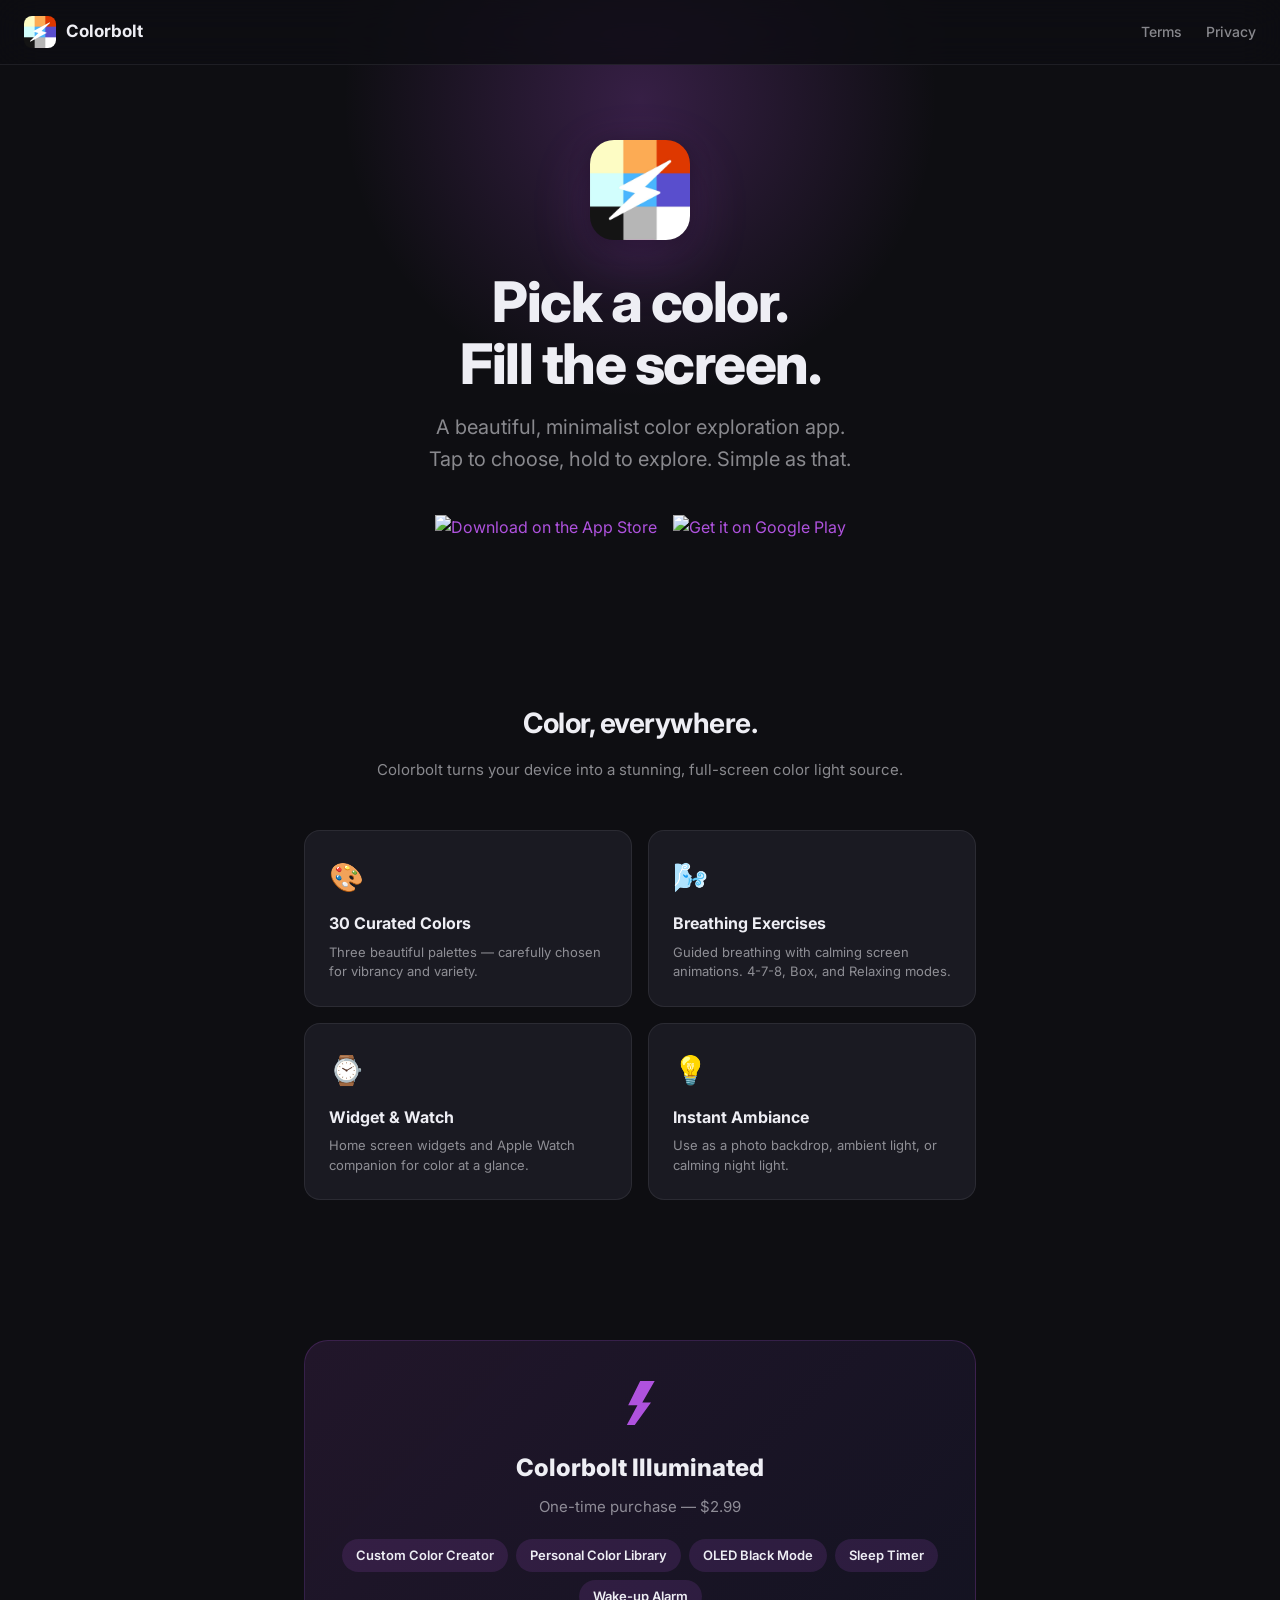
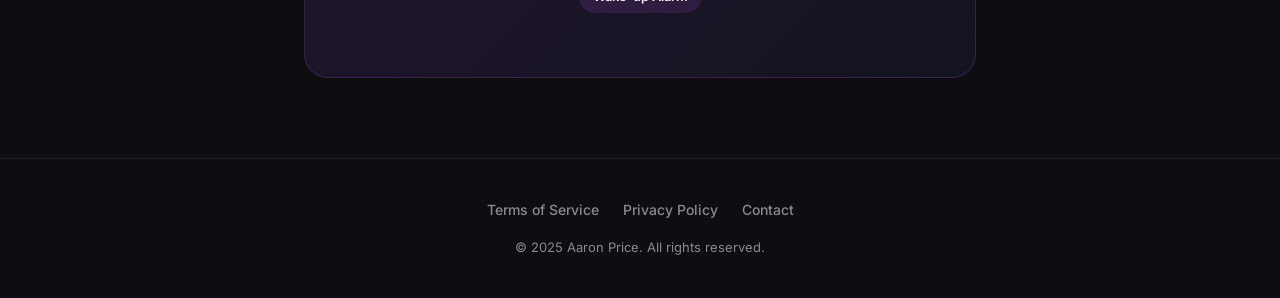
==== index.html @ a5486f66 "feat: initial colorbolt.net landing page, terms, and privacy" ====
<!DOCTYPE html>
<html lang="en">
<head>
  <meta charset="UTF-8" />
  <meta name="viewport" content="width=device-width, initial-scale=1.0" />
  <title>Colorbolt — Pick a color. Fill the screen.</title>
  <meta name="description" content="Colorbolt is a beautiful, minimalist color exploration app. Pick any color, fill your entire screen. Available on iOS and Android." />
  <meta property="og:title" content="Colorbolt" />
  <meta property="og:description" content="Pick a color. Fill the screen. A beautiful color exploration app." />
  <meta property="og:type" content="website" />
  <meta property="og:image" content="/public/icon-512.png" />
  <meta property="og:url" content="https://colorbolt.net" />
  <link rel="icon" type="image/png" href="/public/favicon.png" />
  <link rel="apple-touch-icon" href="/public/icon-512.png" />
  <link rel="stylesheet" href="style.css" />
</head>
<body>

  <!-- ── Navbar ──────────────────────────────────── -->
  <nav class="navbar">
    <a href="/" class="nav-brand">
      <img src="/public/icon-512.png" alt="Colorbolt icon" />
      Colorbolt
    </a>
    <ul class="nav-links">
      <li><a href="/terms">Terms</a></li>
      <li><a href="/privacy">Privacy</a></li>
    </ul>
  </nav>

  <!-- ── Hero ────────────────────────────────────── -->
  <section class="hero">
    <img src="/public/icon-512.png" alt="Colorbolt app icon" class="hero-icon" />
    <h1>Pick a color.<br>Fill the screen.</h1>
    <p class="hero-tagline">A beautiful, minimalist color exploration app. Tap to choose, hold to explore. Simple as that.</p>
    <div class="hero-badges">
      <a href="https://apps.apple.com/app/colorbolt/id1467370798" class="badge-link" aria-label="Download on the App Store">
        <img src="https://developer.apple.com/assets/elements/badges/download-on-the-app-store.svg" alt="Download on the App Store" />
      </a>
      <a href="https://play.google.com/store/apps/details?id=com.AaronPrice.Colorbolt" class="badge-link" aria-label="Get it on Google Play">
        <img src="https://upload.wikimedia.org/wikipedia/commons/7/78/Google_Play_Store_badge_EN.svg" alt="Get it on Google Play" />
      </a>
    </div>
  </section>

  <!-- ── Features ────────────────────────────────── -->
  <section class="features">
    <h2>Color, everywhere.</h2>
    <p class="features-sub">Colorbolt turns your device into a stunning, full-screen color light source.</p>
    <div class="features-grid">
      <div class="feature-card">
        <span class="feature-emoji">🎨</span>
        <h3>30 Curated Colors</h3>
        <p>Three beautiful palettes — carefully chosen for vibrancy and variety.</p>
      </div>
      <div class="feature-card">
        <span class="feature-emoji">🌬️</span>
        <h3>Breathing Exercises</h3>
        <p>Guided breathing with calming screen animations. 4-7-8, Box, and Relaxing modes.</p>
      </div>
      <div class="feature-card">
        <span class="feature-emoji">⌚</span>
        <h3>Widget & Watch</h3>
        <p>Home screen widgets and Apple Watch companion for color at a glance.</p>
      </div>
      <div class="feature-card">
        <span class="feature-emoji">💡</span>
        <h3>Instant Ambiance</h3>
        <p>Use as a photo backdrop, ambient light, or calming night light.</p>
      </div>
    </div>
  </section>

  <!-- ── Illuminated Section ─────────────────────── -->
  <section class="illuminated-section">
    <div class="illuminated-card">
      <svg class="bolt-icon" xmlns="http://www.w3.org/2000/svg" viewBox="0 0 4096 4096" fill="currentColor">
        <g transform="translate(2048 2048)">
          <path d="M213.886,-57.071 L1461.67,-2211.98 L99.7815,-2211.98 L-1099.21,198.87 L-237.246,198.87 L-1283.96,2153.37 L-567.11,2153.37 L1024.32,-57.071 L213.886,-57.071 Z" />
        </g>
      </svg>
      <h2>Colorbolt Illuminated</h2>
      <p class="price">One-time purchase — $2.99</p>
      <ul class="illuminated-features">
        <li>Custom Color Creator</li>
        <li>Personal Color Library</li>
        <li>OLED Black Mode</li>
        <li>Sleep Timer</li>
        <li>Wake-up Alarm</li>
      </ul>
    </div>
  </section>

  <!-- ── Footer ──────────────────────────────────── -->
  <footer class="footer">
    <div class="footer-links">
      <a href="/terms">Terms of Service</a>
      <a href="/privacy">Privacy Policy</a>
      <a href="mailto:hello@colorbolt.net">Contact</a>
    </div>
    <p class="footer-copy">&copy; 2025 Aaron Price. All rights reserved.</p>
  </footer>

</body>
</html>
---- style.css ----
/* ── Colorbolt Website — Design System ────────────── */

@import url('https://fonts.googleapis.com/css2?family=Inter:wght@400;500;600;700;800&display=swap');

*, *::before, *::after { margin: 0; padding: 0; box-sizing: border-box; }

:root {
  --bg: #0e0e12;
  --bg-surface: #1a1a22;
  --bg-card: #22222e;
  --text: #eeeef4;
  --text-muted: rgba(238, 238, 244, 0.55);
  --accent: #af52de;
  --accent-glow: rgba(175, 82, 222, 0.25);
  --border: rgba(238, 238, 244, 0.08);
  --radius: 16px;
  --max-w: 720px;
}

html { scroll-behavior: smooth; }

body {
  font-family: 'Inter', -apple-system, BlinkMacSystemFont, sans-serif;
  background: var(--bg);
  color: var(--text);
  line-height: 1.6;
  -webkit-font-smoothing: antialiased;
  -moz-osx-font-smoothing: grayscale;
}

a { color: var(--accent); text-decoration: none; transition: opacity 0.2s; }
a:hover { opacity: 0.8; }

/* ── Navbar ──────────────────────────────────────────── */

.navbar {
  position: fixed;
  top: 0; left: 0; right: 0;
  z-index: 100;
  display: flex;
  align-items: center;
  justify-content: space-between;
  padding: 16px 24px;
  background: rgba(14, 14, 18, 0.85);
  backdrop-filter: blur(20px) saturate(180%);
  -webkit-backdrop-filter: blur(20px) saturate(180%);
  border-bottom: 1px solid var(--border);
}

.nav-brand {
  display: flex;
  align-items: center;
  gap: 10px;
  font-weight: 700;
  font-size: 17px;
  color: var(--text);
  text-decoration: none;
}

.nav-brand img {
  width: 32px;
  height: 32px;
  border-radius: 8px;
}

.nav-links {
  display: flex;
  gap: 24px;
  list-style: none;
}

.nav-links a {
  color: var(--text-muted);
  font-size: 14px;
  font-weight: 500;
  transition: color 0.2s;
}

.nav-links a:hover { color: var(--text); opacity: 1; }

/* ── Hero ────────────────────────────────────────────── */

.hero {
  display: flex;
  flex-direction: column;
  align-items: center;
  text-align: center;
  padding: 140px 24px 80px;
  position: relative;
  overflow: hidden;
}

.hero::before {
  content: '';
  position: absolute;
  top: -200px;
  left: 50%;
  transform: translateX(-50%);
  width: 600px;
  height: 600px;
  background: radial-gradient(circle, var(--accent-glow) 0%, transparent 70%);
  pointer-events: none;
  z-index: 0;
}

.hero-icon {
  width: 100px;
  height: 100px;
  border-radius: 24px;
  box-shadow: 0 20px 60px rgba(175, 82, 222, 0.2), 0 4px 20px rgba(0,0,0,0.4);
  position: relative;
  z-index: 1;
  margin-bottom: 32px;
}

.hero h1 {
  font-size: clamp(36px, 7vw, 56px);
  font-weight: 800;
  letter-spacing: -1.5px;
  line-height: 1.1;
  position: relative;
  z-index: 1;
  margin-bottom: 16px;
}

.hero-tagline {
  font-size: clamp(17px, 3vw, 20px);
  color: var(--text-muted);
  max-width: 440px;
  position: relative;
  z-index: 1;
  margin-bottom: 40px;
}

.hero-badges {
  display: flex;
  gap: 16px;
  flex-wrap: wrap;
  justify-content: center;
  position: relative;
  z-index: 1;
}

.badge-link img {
  height: 48px;
  transition: transform 0.2s ease;
}

.badge-link:hover img { transform: translateY(-2px); }

/* ── Features Section ────────────────────────────────── */

.features {
  padding: 80px 24px;
  max-width: var(--max-w);
  margin: 0 auto;
}

.features h2 {
  text-align: center;
  font-size: 28px;
  font-weight: 700;
  letter-spacing: -0.5px;
  margin-bottom: 12px;
}

.features-sub {
  text-align: center;
  color: var(--text-muted);
  font-size: 15px;
  margin-bottom: 48px;
}

.features-grid {
  display: grid;
  grid-template-columns: 1fr 1fr;
  gap: 16px;
}

.feature-card {
  background: var(--bg-surface);
  border: 1px solid var(--border);
  border-radius: var(--radius);
  padding: 24px;
  transition: border-color 0.3s, transform 0.3s;
}

.feature-card:hover {
  border-color: rgba(175, 82, 222, 0.3);
  transform: translateY(-2px);
}

.feature-emoji {
  font-size: 28px;
  margin-bottom: 12px;
  display: block;
}

.feature-card h3 {
  font-size: 16px;
  font-weight: 700;
  margin-bottom: 6px;
}

.feature-card p {
  font-size: 13px;
  color: var(--text-muted);
  line-height: 1.5;
}

/* ── Illuminated CTA ─────────────────────────────────── */

.illuminated-section {
  padding: 60px 24px 80px;
  max-width: var(--max-w);
  margin: 0 auto;
}

.illuminated-card {
  background: linear-gradient(135deg, rgba(175, 82, 222, 0.12) 0%, rgba(88, 86, 214, 0.08) 100%);
  border: 1px solid rgba(175, 82, 222, 0.2);
  border-radius: 24px;
  padding: 40px 32px;
  text-align: center;
}

.illuminated-card .bolt-icon {
  width: 44px;
  height: 44px;
  color: var(--accent);
  margin-bottom: 16px;
}

.illuminated-card h2 {
  font-size: 24px;
  font-weight: 800;
  margin-bottom: 8px;
}

.illuminated-card .price {
  color: var(--text-muted);
  font-size: 15px;
  margin-bottom: 20px;
}

.illuminated-features {
  list-style: none;
  display: flex;
  flex-wrap: wrap;
  gap: 8px;
  justify-content: center;
  margin-bottom: 24px;
}

.illuminated-features li {
  background: rgba(175, 82, 222, 0.15);
  border-radius: 20px;
  padding: 6px 14px;
  font-size: 13px;
  font-weight: 600;
}

/* ── Footer ──────────────────────────────────────────── */

.footer {
  border-top: 1px solid var(--border);
  padding: 40px 24px;
  text-align: center;
}

.footer-links {
  display: flex;
  gap: 24px;
  justify-content: center;
  margin-bottom: 16px;
}

.footer-links a {
  color: var(--text-muted);
  font-size: 14px;
  font-weight: 500;
}

.footer-links a:hover { color: var(--text); }

.footer-copy {
  font-size: 13px;
  color: var(--text-muted);
}

/* ── Legal Pages ─────────────────────────────────────── */

.legal {
  max-width: var(--max-w);
  margin: 0 auto;
  padding: 120px 24px 80px;
}

.legal h1 {
  font-size: 32px;
  font-weight: 800;
  letter-spacing: -0.5px;
  margin-bottom: 8px;
}

.legal .last-updated {
  color: var(--text-muted);
  font-size: 14px;
  margin-bottom: 40px;
}

.legal h2 {
  font-size: 20px;
  font-weight: 700;
  margin-top: 40px;
  margin-bottom: 12px;
}

.legal p {
  color: rgba(238, 238, 244, 0.8);
  font-size: 15px;
  margin-bottom: 16px;
}

.legal ul {
  color: rgba(238, 238, 244, 0.8);
  font-size: 15px;
  margin-bottom: 16px;
  padding-left: 24px;
}

.legal li { margin-bottom: 8px; }

.legal a { color: var(--accent); }

/* ── Responsive ──────────────────────────────────────── */

@media (max-width: 600px) {
  .features-grid { grid-template-columns: 1fr; }
  .nav-links { gap: 16px; }
  .nav-links a { font-size: 13px; }
  .illuminated-card { padding: 28px 20px; }
}
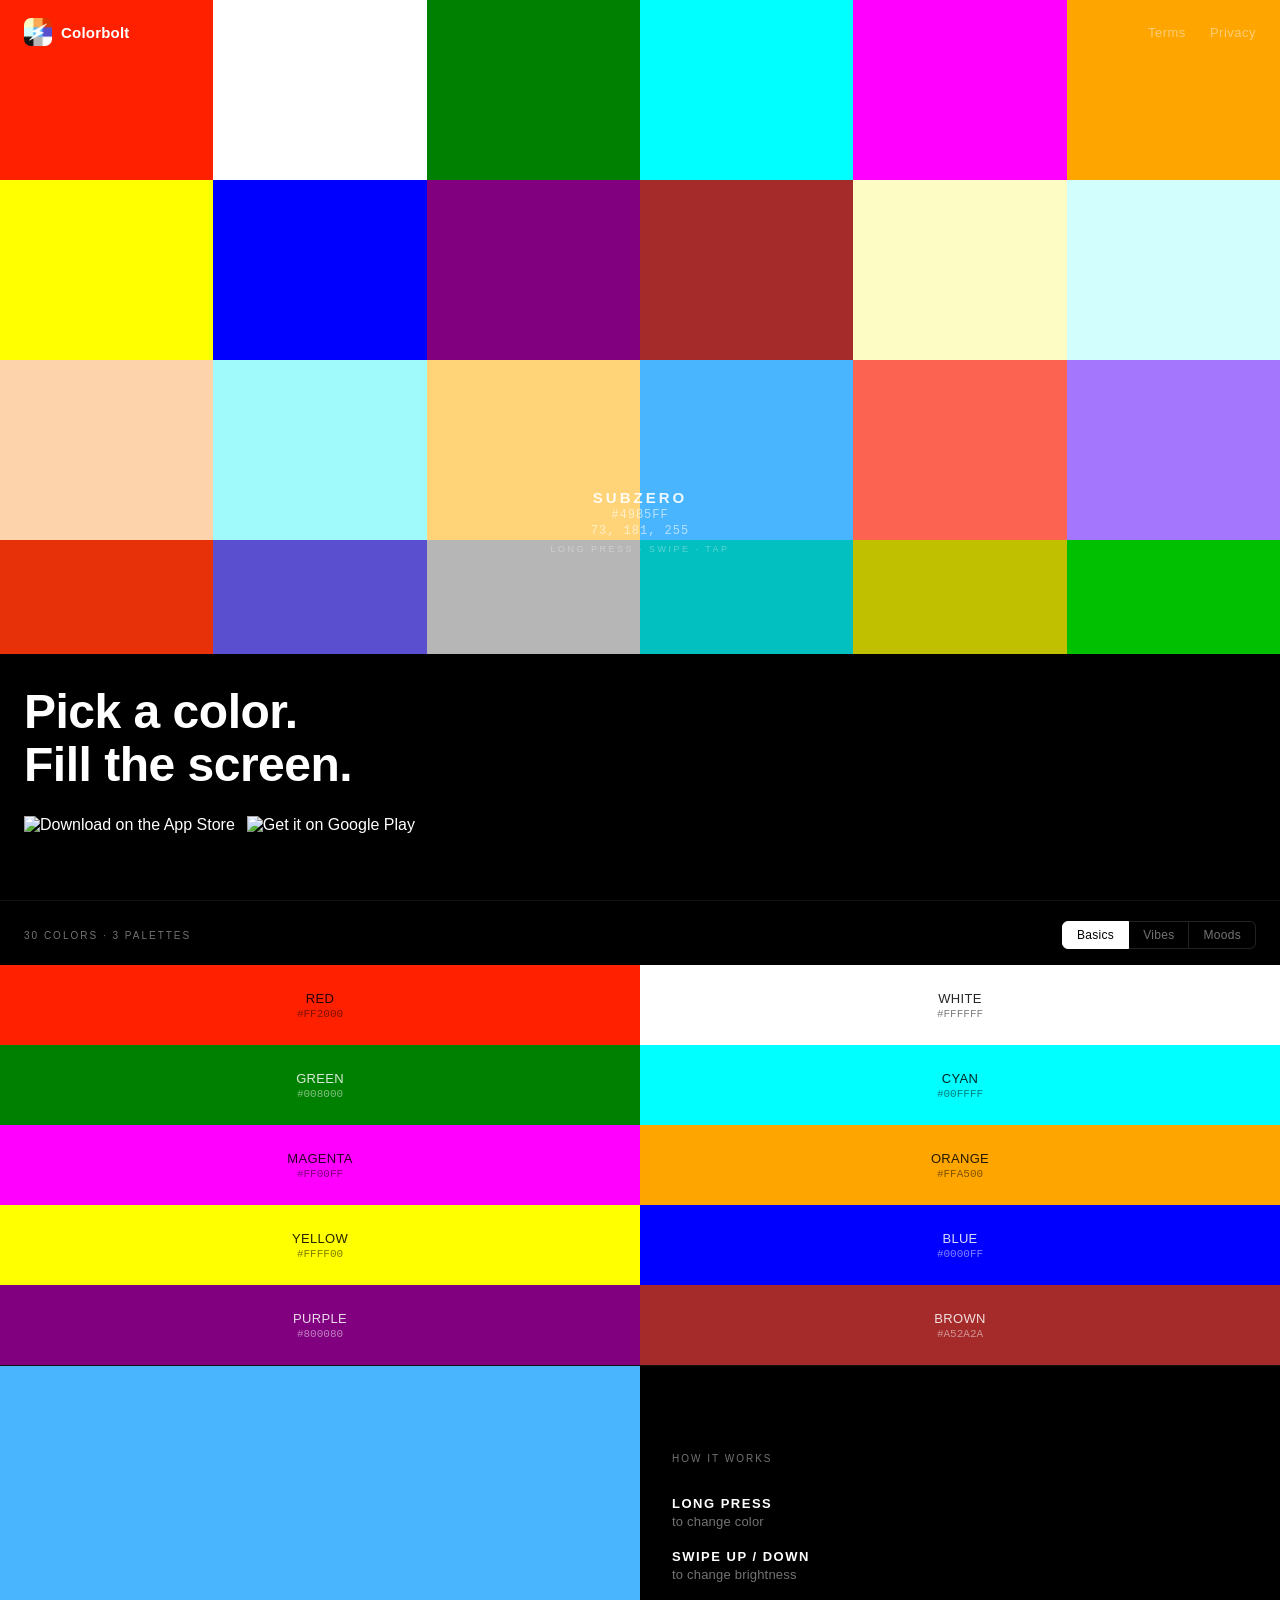
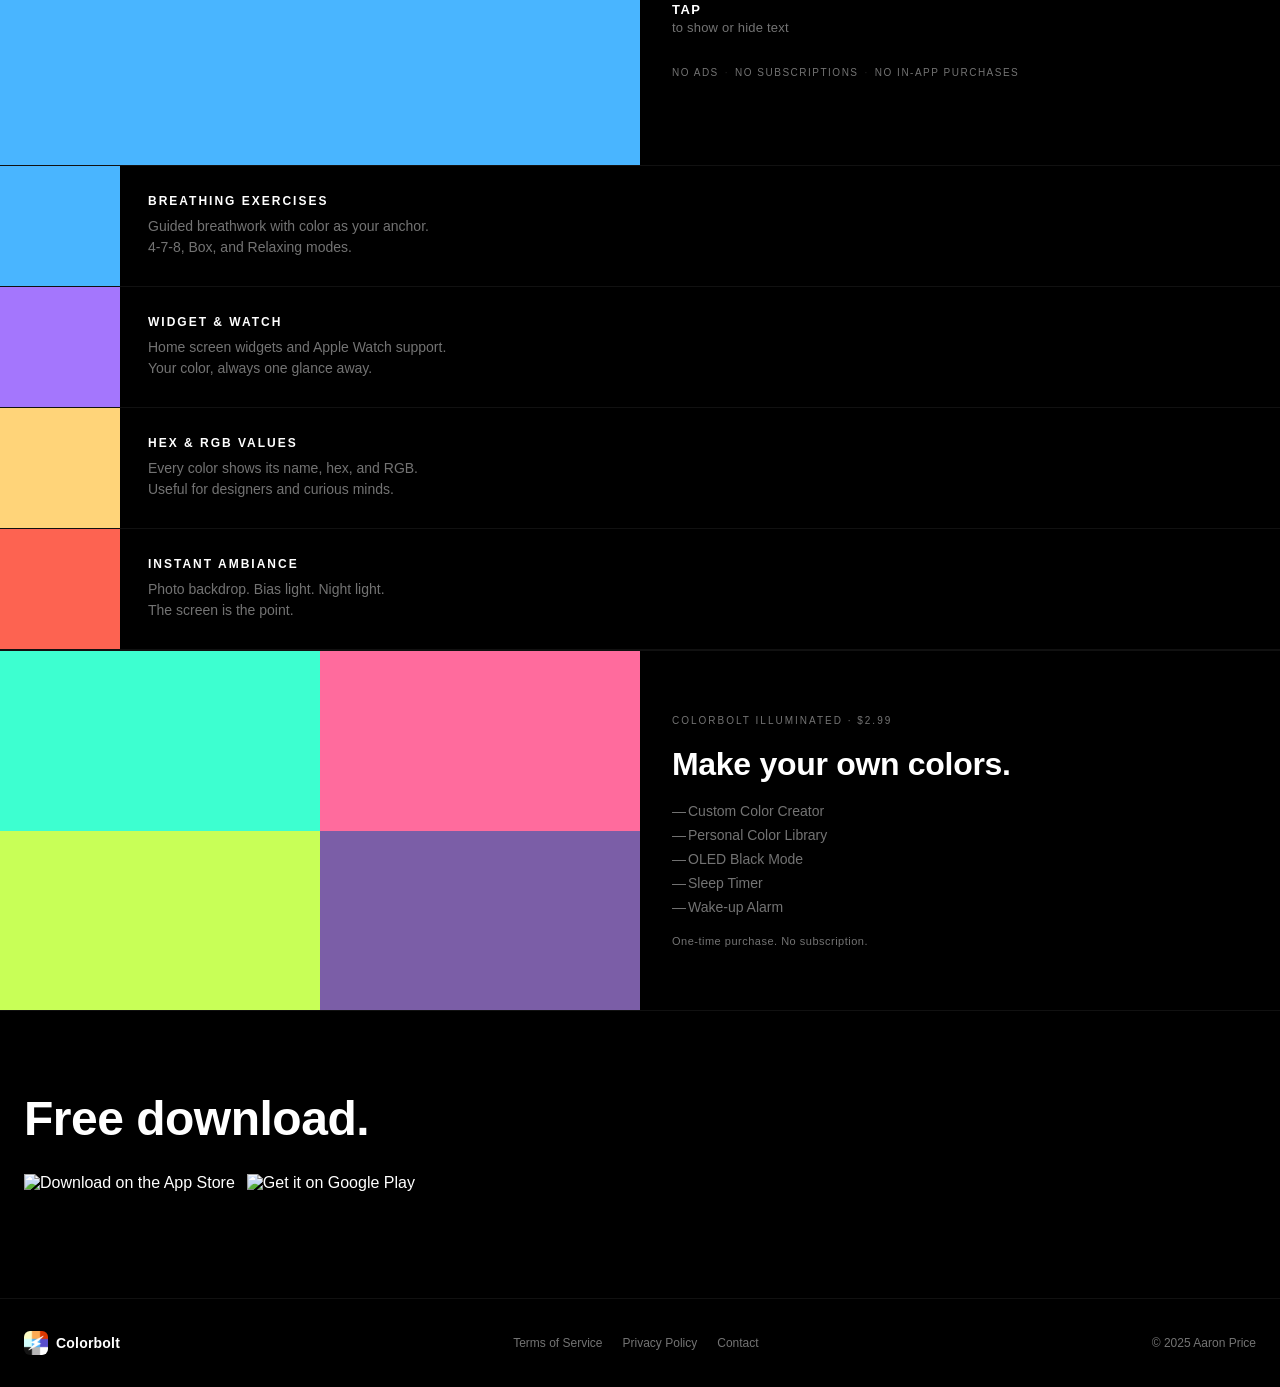
==== commit 9a1c70d5: "redesign: on-brand site — solid color blocks, helvetica, no decoration" ====
--- a/index.html
+++ b/index.html
@@ -4,9 +4,9 @@
   <meta charset="UTF-8" />
   <meta name="viewport" content="width=device-width, initial-scale=1.0" />
   <title>Colorbolt — Pick a color. Fill the screen.</title>
-  <meta name="description" content="Colorbolt is a beautiful, minimalist color exploration app. Pick any color, fill your entire screen. Available on iOS and Android." />
-  <meta property="og:title" content="Colorbolt" />
-  <meta property="og:description" content="Pick a color. Fill the screen. A beautiful color exploration app." />
+  <meta name="description" content="Colorbolt is a minimalist color exploration app. 30 curated colors, breathing exercises, home screen widgets. Free on iOS and Android." />
+  <meta property="og:title" content="Colorbolt — Pick a color. Fill the screen." />
+  <meta property="og:description" content="30 curated colors. Free on iOS and Android." />
   <meta property="og:type" content="website" />
   <meta property="og:image" content="/public/icon-512.png" />
   <meta property="og:url" content="https://colorbolt.net" />
@@ -16,90 +16,272 @@
 </head>
 <body>
 
-  <!-- ── Navbar ──────────────────────────────────── -->
-  <nav class="navbar">
+  <!-- ── Nav ─────────────────────────────────────── -->
+  <nav class="nav" id="nav">
     <a href="/" class="nav-brand">
-      <img src="/public/icon-512.png" alt="Colorbolt icon" />
+      <img src="/public/icon-512.png" alt="Colorbolt" />
       Colorbolt
     </a>
-    <ul class="nav-links">
-      <li><a href="/terms">Terms</a></li>
-      <li><a href="/privacy">Privacy</a></li>
-    </ul>
+    <div class="nav-links">
+      <a href="/terms">Terms</a>
+      <a href="/privacy">Privacy</a>
+    </div>
   </nav>
 
-  <!-- ── Hero ────────────────────────────────────── -->
+  <!-- ── Hero: full-bleed color grid ──────────────── -->
   <section class="hero">
-    <img src="/public/icon-512.png" alt="Colorbolt app icon" class="hero-icon" />
-    <h1>Pick a color.<br>Fill the screen.</h1>
-    <p class="hero-tagline">A beautiful, minimalist color exploration app. Tap to choose, hold to explore. Simple as that.</p>
-    <div class="hero-badges">
-      <a href="https://apps.apple.com/app/colorbolt/id1467370798" class="badge-link" aria-label="Download on the App Store">
-        <img src="https://developer.apple.com/assets/elements/badges/download-on-the-app-store.svg" alt="Download on the App Store" />
-      </a>
-      <a href="https://play.google.com/store/apps/details?id=com.AaronPrice.Colorbolt" class="badge-link" aria-label="Get it on Google Play">
-        <img src="https://upload.wikimedia.org/wikipedia/commons/7/78/Google_Play_Store_badge_EN.svg" alt="Get it on Google Play" />
-      </a>
-    </div>
-  </section>
-
-  <!-- ── Features ────────────────────────────────── -->
-  <section class="features">
-    <h2>Color, everywhere.</h2>
-    <p class="features-sub">Colorbolt turns your device into a stunning, full-screen color light source.</p>
-    <div class="features-grid">
-      <div class="feature-card">
-        <span class="feature-emoji">🎨</span>
-        <h3>30 Curated Colors</h3>
-        <p>Three beautiful palettes — carefully chosen for vibrancy and variety.</p>
-      </div>
-      <div class="feature-card">
-        <span class="feature-emoji">🌬️</span>
-        <h3>Breathing Exercises</h3>
-        <p>Guided breathing with calming screen animations. 4-7-8, Box, and Relaxing modes.</p>
-      </div>
-      <div class="feature-card">
-        <span class="feature-emoji">⌚</span>
-        <h3>Widget & Watch</h3>
-        <p>Home screen widgets and Apple Watch companion for color at a glance.</p>
-      </div>
-      <div class="feature-card">
-        <span class="feature-emoji">💡</span>
-        <h3>Instant Ambiance</h3>
-        <p>Use as a photo backdrop, ambient light, or calming night light.</p>
-      </div>
-    </div>
-  </section>
-
-  <!-- ── Illuminated Section ─────────────────────── -->
-  <section class="illuminated-section">
-    <div class="illuminated-card">
-      <svg class="bolt-icon" xmlns="http://www.w3.org/2000/svg" viewBox="0 0 4096 4096" fill="currentColor">
-        <g transform="translate(2048 2048)">
-          <path d="M213.886,-57.071 L1461.67,-2211.98 L99.7815,-2211.98 L-1099.21,198.87 L-237.246,198.87 L-1283.96,2153.37 L-567.11,2153.37 L1024.32,-57.071 L213.886,-57.071 Z" />
-        </g>
-      </svg>
-      <h2>Colorbolt Illuminated</h2>
-      <p class="price">One-time purchase — $2.99</p>
-      <ul class="illuminated-features">
+    <div class="hero-grid" id="hero-grid" aria-hidden="true"></div>
+    <div class="hero-hud">
+      <div class="hero-hud-label">
+        <span class="hud-name" id="hud-name">SUBZERO</span>
+        <span class="hud-hex" id="hud-hex">#49B5FF</span>
+        <span class="hud-rgb" id="hud-rgb">73, 181, 255</span>
+      </div>
+      <p class="hero-instr">LONG PRESS · SWIPE · TAP</p>
+    </div>
+    <div class="hero-cta">
+      <h1>Pick a color.<br>Fill the screen.</h1>
+      <div class="badge-row">
+        <a href="https://apps.apple.com/app/colorbolt/id1467370798" class="badge-link" aria-label="Download on the App Store">
+          <img src="https://developer.apple.com/assets/elements/badges/download-on-the-app-store.svg" alt="Download on the App Store" />
+        </a>
+        <a href="https://play.google.com/store/apps/details?id=com.AaronPrice.Colorbolt" class="badge-link" aria-label="Get it on Google Play">
+          <img src="https://upload.wikimedia.org/wikipedia/commons/7/78/Google_Play_Store_badge_EN.svg" alt="Get it on Google Play" />
+        </a>
+      </div>
+    </div>
+  </section>
+
+  <!-- ── Palette picker (interactive) ─────────────── -->
+  <section class="picker-section">
+    <div class="picker-header">
+      <span class="label">30 COLORS · 3 PALETTES</span>
+      <div class="picker-tabs">
+        <button class="ptab active" data-p="basics" id="tab-basics">Basics</button>
+        <button class="ptab" data-p="vibes" id="tab-vibes">Vibes</button>
+        <button class="ptab" data-p="moods" id="tab-moods">Moods</button>
+      </div>
+    </div>
+    <div class="picker-grid" id="picker-grid"></div>
+  </section>
+
+  <!-- ── How it works ─────────────────────────────── -->
+  <section class="how-section">
+    <div class="how-color-block" id="how-block" aria-hidden="true"></div>
+    <div class="how-text">
+      <span class="label">HOW IT WORKS</span>
+      <div class="gesture-list">
+        <div class="gesture-row">
+          <span class="g-action">LONG PRESS</span>
+          <span class="g-desc">to change color</span>
+        </div>
+        <div class="gesture-row">
+          <span class="g-action">SWIPE UP / DOWN</span>
+          <span class="g-desc">to change brightness</span>
+        </div>
+        <div class="gesture-row">
+          <span class="g-action">TAP</span>
+          <span class="g-desc">to show or hide text</span>
+        </div>
+      </div>
+      <div class="no-bs">
+        <span>NO ADS</span>
+        <span class="mid-dot">·</span>
+        <span>NO SUBSCRIPTIONS</span>
+        <span class="mid-dot">·</span>
+        <span>NO IN-APP PURCHASES</span>
+      </div>
+    </div>
+  </section>
+
+  <!-- ── Features ──────────────────────────────────── -->
+  <section class="features-section">
+    <div class="feat-row" id="feat-breathing">
+      <div class="feat-swatch" style="background:#49B5FF"></div>
+      <div class="feat-body">
+        <h3>BREATHING EXERCISES</h3>
+        <p>Guided breathwork with color as your anchor.<br>4-7-8, Box, and Relaxing modes.</p>
+      </div>
+    </div>
+    <div class="feat-row" id="feat-widget">
+      <div class="feat-swatch" style="background:#A476FD"></div>
+      <div class="feat-body">
+        <h3>WIDGET &amp; WATCH</h3>
+        <p>Home screen widgets and Apple Watch support.<br>Your color, always one glance away.</p>
+      </div>
+    </div>
+    <div class="feat-row" id="feat-hex">
+      <div class="feat-swatch" style="background:#FFD479"></div>
+      <div class="feat-body">
+        <h3>HEX &amp; RGB VALUES</h3>
+        <p>Every color shows its name, hex, and RGB.<br>Useful for designers and curious minds.</p>
+      </div>
+    </div>
+    <div class="feat-row" id="feat-light">
+      <div class="feat-swatch" style="background:#FD6351"></div>
+      <div class="feat-body">
+        <h3>INSTANT AMBIANCE</h3>
+        <p>Photo backdrop. Bias light. Night light.<br>The screen is the point.</p>
+      </div>
+    </div>
+  </section>
+
+  <!-- ── Illuminated ───────────────────────────────── -->
+  <section class="illuminated-section" id="illuminated">
+    <div class="ill-swatch-grid" aria-hidden="true">
+      <div style="background:#3DFFD0"></div>
+      <div style="background:#FF6B9D"></div>
+      <div style="background:#C8FF57"></div>
+      <div style="background:#7B5EA7"></div>
+    </div>
+    <div class="ill-text">
+      <span class="label">COLORBOLT ILLUMINATED · $2.99</span>
+      <h2>Make your own colors.</h2>
+      <ul class="ill-list">
         <li>Custom Color Creator</li>
         <li>Personal Color Library</li>
         <li>OLED Black Mode</li>
         <li>Sleep Timer</li>
         <li>Wake-up Alarm</li>
       </ul>
-    </div>
-  </section>
-
-  <!-- ── Footer ──────────────────────────────────── -->
+      <p class="ill-note">One-time purchase. No subscription.</p>
+    </div>
+  </section>
+
+  <!-- ── Download ──────────────────────────────────── -->
+  <section class="download-section">
+    <h2>Free download.</h2>
+    <div class="badge-row">
+      <a href="https://apps.apple.com/app/colorbolt/id1467370798" class="badge-link" id="dl-ios" aria-label="Download on the App Store">
+        <img src="https://developer.apple.com/assets/elements/badges/download-on-the-app-store.svg" alt="Download on the App Store" />
+      </a>
+      <a href="https://play.google.com/store/apps/details?id=com.AaronPrice.Colorbolt" class="badge-link" id="dl-android" aria-label="Get it on Google Play">
+        <img src="https://upload.wikimedia.org/wikipedia/commons/7/78/Google_Play_Store_badge_EN.svg" alt="Get it on Google Play" />
+      </a>
+    </div>
+  </section>
+
+  <!-- ── Footer ────────────────────────────────────── -->
   <footer class="footer">
+    <a href="/" class="footer-brand">
+      <img src="/public/icon-512.png" alt="Colorbolt" />
+      Colorbolt
+    </a>
     <div class="footer-links">
       <a href="/terms">Terms of Service</a>
       <a href="/privacy">Privacy Policy</a>
       <a href="mailto:hello@colorbolt.net">Contact</a>
     </div>
-    <p class="footer-copy">&copy; 2025 Aaron Price. All rights reserved.</p>
+    <p class="footer-copy">&copy; 2025 Aaron Price</p>
   </footer>
+
+  <script>
+    const palettes = {
+      basics: [
+        { name: 'RED',     hex: '#FF2000', rgb: '255, 32, 0',   text: '#000' },
+        { name: 'WHITE',   hex: '#FFFFFF', rgb: '255, 255, 255',text: '#000' },
+        { name: 'GREEN',   hex: '#008000', rgb: '0, 128, 0',    text: '#FFF' },
+        { name: 'CYAN',    hex: '#00FFFF', rgb: '0, 255, 255',  text: '#000' },
+        { name: 'MAGENTA', hex: '#FF00FF', rgb: '255, 0, 255',  text: '#000' },
+        { name: 'ORANGE',  hex: '#FFA500', rgb: '255, 165, 0',  text: '#000' },
+        { name: 'YELLOW',  hex: '#FFFF00', rgb: '255, 255, 0',  text: '#000' },
+        { name: 'BLUE',    hex: '#0000FF', rgb: '0, 0, 255',    text: '#FFF' },
+        { name: 'PURPLE',  hex: '#800080', rgb: '128, 0, 128',  text: '#FFF' },
+        { name: 'BROWN',   hex: '#A52A2A', rgb: '165, 42, 42',  text: '#FFF' },
+      ],
+      vibes: [
+        { name: 'GLOW',    hex: '#FDFCC4', rgb: '253, 252, 196',text: '#000' },
+        { name: 'FROST',   hex: '#D2FEFD', rgb: '210, 254, 253',text: '#000' },
+        { name: 'COZY',    hex: '#FDD3AB', rgb: '253, 211, 171',text: '#000' },
+        { name: 'ICECUBE', hex: '#A0F9FB', rgb: '160, 249, 251',text: '#000' },
+        { name: 'EMBER',   hex: '#FFD479', rgb: '255, 212, 121',text: '#000' },
+        { name: 'SUBZERO', hex: '#49B5FF', rgb: '73, 181, 255', text: '#FFF' },
+        { name: 'FLUSHED', hex: '#FD6351', rgb: '253, 99, 81',  text: '#000' },
+        { name: 'SHIVER',  hex: '#A476FD', rgb: '164, 118, 253',text: '#000' },
+        { name: 'INFERNO', hex: '#E73109', rgb: '231, 49, 9',   text: '#FFF' },
+        { name: 'STILL',   hex: '#5A4FCF', rgb: '90, 79, 207',  text: '#FFF' },
+      ],
+      moods: [
+        { name: 'NO SIGNAL',     hex: '#B6B6B6', rgb: '182, 182, 182',text: '#000' },
+        { name: 'KITCHEN TABLE', hex: '#02C0C0', rgb: '2, 192, 192',  text: '#000' },
+        { name: 'STALE POPCORN', hex: '#C0C000', rgb: '192, 192, 0',  text: '#000' },
+        { name: 'ASTROTURF',     hex: '#01C001', rgb: '1, 192, 1',    text: '#000' },
+        { name: 'DUSK',          hex: '#310169', rgb: '49, 1, 105',   text: '#FFF' },
+        { name: "MOM'S DRESS",   hex: '#BF01BD', rgb: '191, 1, 189',  text: '#FFF' },
+        { name: 'MIDNIGHT',      hex: '#00214C', rgb: '0, 33, 76',    text: '#FFF' },
+        { name: 'YOU DIED',      hex: '#BF0000', rgb: '191, 0, 0',    text: '#FFF' },
+        { name: 'LIGHTS OUT',    hex: '#131313', rgb: '19, 19, 19',   text: '#8E8E93' },
+        { name: 'CHANNEL 3',     hex: '#0001BE', rgb: '0, 0, 190',    text: '#FFF' },
+      ],
+    };
+
+    // Hero grid — all 30 colors as solid blocks
+    const all = [...palettes.basics, ...palettes.vibes, ...palettes.moods];
+    const heroGrid = document.getElementById('hero-grid');
+    all.forEach(c => {
+      const d = document.createElement('div');
+      d.style.background = c.hex;
+      d.dataset.name = c.name;
+      d.dataset.hex = c.hex;
+      d.dataset.rgb = c.rgb;
+      d.dataset.text = c.text;
+      heroGrid.appendChild(d);
+    });
+
+    // Cycle hero HUD label through colors
+    let hudIdx = 5; // start on SUBZERO
+    const hudName = document.getElementById('hud-name');
+    const hudHex  = document.getElementById('hud-hex');
+    const hudRgb  = document.getElementById('hud-rgb');
+
+    function cycleHud() {
+      hudIdx = (hudIdx + 1) % all.length;
+      const c = all[hudIdx];
+      hudName.textContent = c.name;
+      hudHex.textContent  = c.hex;
+      hudRgb.textContent  = c.rgb;
+    }
+    setInterval(cycleHud, 2000);
+
+    // "How it works" color block cycles
+    const howColors = ['#49B5FF','#A476FD','#FFD479','#FD6351','#E73109','#5A4FCF','#008000','#FF2000'];
+    let howIdx = 0;
+    const howBlock = document.getElementById('how-block');
+    howBlock.style.background = howColors[0];
+    setInterval(() => {
+      howIdx = (howIdx + 1) % howColors.length;
+      howBlock.style.background = howColors[howIdx];
+    }, 1800);
+
+    // Palette grid
+    function renderPalette(key) {
+      const grid = document.getElementById('picker-grid');
+      grid.innerHTML = '';
+      palettes[key].forEach(c => {
+        const cell = document.createElement('div');
+        cell.className = 'pcell';
+        cell.style.background = c.hex;
+        cell.style.color = c.text;
+        cell.innerHTML = `<span class="pcell-name">${c.name}</span><span class="pcell-hex">${c.hex}</span>`;
+        grid.appendChild(cell);
+      });
+    }
+
+    document.querySelectorAll('.ptab').forEach(btn => {
+      btn.addEventListener('click', () => {
+        document.querySelectorAll('.ptab').forEach(b => b.classList.remove('active'));
+        btn.classList.add('active');
+        renderPalette(btn.dataset.p);
+      });
+    });
+
+    renderPalette('basics');
+
+    // Nav scroll
+    window.addEventListener('scroll', () => {
+      document.getElementById('nav').classList.toggle('nav--solid', window.scrollY > 40);
+    }, { passive: true });
+  </script>
 
 </body>
 </html>
--- a/style.css
+++ b/style.css
@@ -1,343 +1,567 @@
-/* ── Colorbolt Website — Design System ────────────── */
-
-@import url('https://fonts.googleapis.com/css2?family=Inter:wght@400;500;600;700;800&display=swap');
-
-*, *::before, *::after { margin: 0; padding: 0; box-sizing: border-box; }
+/* ── Colorbolt.net — Design matches the app ──────────── */
+/* Font: Helvetica Neue (same as app). All-caps labels.   */
+/* No gradients. No glows. Solid blocks = the aesthetic.  */
+
+*, *::before, *::after { box-sizing: border-box; margin: 0; padding: 0; }
 
 :root {
-  --bg: #0e0e12;
-  --bg-surface: #1a1a22;
-  --bg-card: #22222e;
-  --text: #eeeef4;
-  --text-muted: rgba(238, 238, 244, 0.55);
-  --accent: #af52de;
-  --accent-glow: rgba(175, 82, 222, 0.25);
-  --border: rgba(238, 238, 244, 0.08);
-  --radius: 16px;
-  --max-w: 720px;
+  --bg: #000;
+  --fg: #fff;
+  --fg-dim: rgba(255,255,255,0.45);
+  --font: 'Helvetica Neue', Helvetica, -apple-system, BlinkMacSystemFont, sans-serif;
 }
 
 html { scroll-behavior: smooth; }
 
 body {
-  font-family: 'Inter', -apple-system, BlinkMacSystemFont, sans-serif;
+  font-family: var(--font);
   background: var(--bg);
-  color: var(--text);
-  line-height: 1.6;
+  color: var(--fg);
   -webkit-font-smoothing: antialiased;
   -moz-osx-font-smoothing: grayscale;
 }
 
-a { color: var(--accent); text-decoration: none; transition: opacity 0.2s; }
-a:hover { opacity: 0.8; }
-
-/* ── Navbar ──────────────────────────────────────────── */
-
-.navbar {
+a { color: inherit; text-decoration: none; }
+
+/* ── Nav ─────────────────────────────────────────────── */
+
+.nav {
   position: fixed;
   top: 0; left: 0; right: 0;
   z-index: 100;
   display: flex;
   align-items: center;
   justify-content: space-between;
-  padding: 16px 24px;
-  background: rgba(14, 14, 18, 0.85);
-  backdrop-filter: blur(20px) saturate(180%);
-  -webkit-backdrop-filter: blur(20px) saturate(180%);
-  border-bottom: 1px solid var(--border);
+  padding: 18px 24px;
+  transition: background 0.3s ease;
+}
+
+.nav--solid {
+  background: rgba(0,0,0,0.9);
 }
 
 .nav-brand {
   display: flex;
   align-items: center;
-  gap: 10px;
-  font-weight: 700;
-  font-size: 17px;
-  color: var(--text);
-  text-decoration: none;
+  gap: 9px;
+  font-size: 15px;
+  font-weight: 600;
+  letter-spacing: 0.2px;
 }
 
 .nav-brand img {
-  width: 32px;
-  height: 32px;
-  border-radius: 8px;
+  width: 28px;
+  height: 28px;
+  border-radius: 7px;
 }
 
 .nav-links {
   display: flex;
   gap: 24px;
-  list-style: none;
 }
 
 .nav-links a {
-  color: var(--text-muted);
-  font-size: 14px;
+  font-size: 13px;
+  font-weight: 400;
+  letter-spacing: 0.5px;
+  color: var(--fg-dim);
+  transition: color 0.15s;
+}
+
+.nav-links a:hover { color: var(--fg); }
+
+/* ── Hero ────────────────────────────────────────────── */
+
+.hero {
+  position: relative;
+  height: 100vh;
+  min-height: 600px;
+  overflow: hidden;
+  display: flex;
+  flex-direction: column;
+  justify-content: flex-end;
+}
+
+/* The color grid fills the hero — like the actual app picker */
+.hero-grid {
+  position: absolute;
+  inset: 0;
+  display: grid;
+  grid-template-columns: repeat(6, 1fr);
+  grid-template-rows: repeat(5, 1fr);
+}
+
+.hero-grid > div {
+  transition: opacity 0.5s ease;
+}
+
+/* HUD at bottom — mimics the in-app color label */
+.hero-hud {
+  position: relative;
+  z-index: 2;
+  display: flex;
+  flex-direction: column;
+  align-items: center;
+  padding-bottom: 100px;
+  gap: 6px;
+  pointer-events: none;
+}
+
+.hero-hud-label {
+  display: flex;
+  flex-direction: column;
+  align-items: center;
+  gap: 2px;
+}
+
+.hud-name {
+  font-size: 15px;
+  font-weight: 600;
+  letter-spacing: 3px;
+  color: rgba(255,255,255,0.9);
+  mix-blend-mode: difference;
+}
+
+.hud-hex,
+.hud-rgb {
+  font-size: 12px;
+  font-weight: 400;
+  letter-spacing: 1px;
+  color: rgba(255,255,255,0.6);
+  mix-blend-mode: difference;
+  font-family: 'Menlo', 'Courier New', monospace;
+}
+
+.hero-instr {
+  font-size: 9px;
   font-weight: 500;
-  transition: color 0.2s;
-}
-
-.nav-links a:hover { color: var(--text); opacity: 1; }
-
-/* ── Hero ────────────────────────────────────────────── */
-
-.hero {
-  display: flex;
-  flex-direction: column;
-  align-items: center;
-  text-align: center;
-  padding: 140px 24px 80px;
+  letter-spacing: 2.5px;
+  color: rgba(255,255,255,0.35);
+  mix-blend-mode: difference;
+}
+
+/* CTA overlaid at bottom */
+.hero-cta {
   position: relative;
-  overflow: hidden;
-}
-
-.hero::before {
-  content: '';
-  position: absolute;
-  top: -200px;
-  left: 50%;
-  transform: translateX(-50%);
-  width: 600px;
-  height: 600px;
-  background: radial-gradient(circle, var(--accent-glow) 0%, transparent 70%);
-  pointer-events: none;
-  z-index: 0;
-}
-
-.hero-icon {
-  width: 100px;
-  height: 100px;
-  border-radius: 24px;
-  box-shadow: 0 20px 60px rgba(175, 82, 222, 0.2), 0 4px 20px rgba(0,0,0,0.4);
-  position: relative;
-  z-index: 1;
-  margin-bottom: 32px;
-}
-
-.hero h1 {
-  font-size: clamp(36px, 7vw, 56px);
-  font-weight: 800;
-  letter-spacing: -1.5px;
+  z-index: 2;
+  background: var(--bg);
+  padding: 32px 24px 40px;
+  display: flex;
+  flex-direction: column;
+  align-items: flex-start;
+  gap: 24px;
+}
+
+.hero-cta h1 {
+  font-size: clamp(28px, 6vw, 48px);
+  font-weight: 700;
+  letter-spacing: -0.5px;
   line-height: 1.1;
-  position: relative;
-  z-index: 1;
-  margin-bottom: 16px;
-}
-
-.hero-tagline {
-  font-size: clamp(17px, 3vw, 20px);
-  color: var(--text-muted);
-  max-width: 440px;
-  position: relative;
-  z-index: 1;
-  margin-bottom: 40px;
-}
-
-.hero-badges {
-  display: flex;
-  gap: 16px;
+}
+
+.badge-row {
+  display: flex;
+  gap: 12px;
   flex-wrap: wrap;
-  justify-content: center;
-  position: relative;
-  z-index: 1;
+  align-items: center;
 }
 
 .badge-link img {
-  height: 48px;
-  transition: transform 0.2s ease;
-}
-
-.badge-link:hover img { transform: translateY(-2px); }
-
-/* ── Features Section ────────────────────────────────── */
-
-.features {
-  padding: 80px 24px;
-  max-width: var(--max-w);
-  margin: 0 auto;
-}
-
-.features h2 {
-  text-align: center;
-  font-size: 28px;
-  font-weight: 700;
-  letter-spacing: -0.5px;
-  margin-bottom: 12px;
-}
-
-.features-sub {
-  text-align: center;
-  color: var(--text-muted);
-  font-size: 15px;
-  margin-bottom: 48px;
-}
-
-.features-grid {
+  height: 44px;
+  display: block;
+  transition: opacity 0.15s;
+}
+
+.badge-link:hover img { opacity: 0.8; }
+
+/* ── Palette Section ─────────────────────────────────── */
+
+.picker-section {
+  padding: 0;
+  border-top: 1px solid #111;
+}
+
+.picker-header {
+  display: flex;
+  align-items: center;
+  justify-content: space-between;
+  padding: 20px 24px 0;
+}
+
+.label {
+  font-size: 10px;
+  font-weight: 500;
+  letter-spacing: 2px;
+  color: var(--fg-dim);
+}
+
+.picker-tabs {
+  display: flex;
+  gap: 0;
+}
+
+.ptab {
+  background: none;
+  border: 1px solid #222;
+  color: var(--fg-dim);
+  font-family: var(--font);
+  font-size: 12px;
+  font-weight: 500;
+  letter-spacing: 0.3px;
+  padding: 6px 14px;
+  cursor: pointer;
+  transition: background 0.1s, color 0.1s;
+}
+
+.ptab:first-child { border-radius: 6px 0 0 6px; }
+.ptab:last-child  { border-radius: 0 6px 6px 0; border-left: none; }
+.ptab:not(:first-child):not(:last-child) { border-left: none; }
+
+.ptab.active {
+  background: #fff;
+  color: #000;
+  border-color: #fff;
+}
+
+/* The picker grid — exactly like the app: 2 col × 5 row */
+.picker-grid {
+  margin-top: 16px;
   display: grid;
   grid-template-columns: 1fr 1fr;
+  grid-auto-rows: 80px;
+}
+
+.pcell {
+  display: flex;
+  flex-direction: column;
+  align-items: center;
+  justify-content: center;
+  gap: 2px;
+  cursor: default;
+  transition: filter 0.1s;
+}
+
+.pcell:hover { filter: brightness(0.92); }
+
+.pcell-name {
+  font-size: 13px;
+  font-weight: 500;
+  letter-spacing: 0.3px;
+  opacity: 0.85;
+}
+
+.pcell-hex {
+  font-size: 11px;
+  font-weight: 300;
+  opacity: 0.5;
+  font-family: 'Menlo', 'Courier New', monospace;
+}
+
+/* ── How it works ────────────────────────────────────── */
+
+.how-section {
+  display: grid;
+  grid-template-columns: 1fr 1fr;
+  min-height: 400px;
+  border-top: 1px solid #111;
+}
+
+.how-color-block {
+  background: #49B5FF;
+  transition: background 1s ease;
+}
+
+.how-text {
+  padding: 48px 32px;
+  display: flex;
+  flex-direction: column;
+  gap: 32px;
+  justify-content: center;
+}
+
+.gesture-list {
+  display: flex;
+  flex-direction: column;
+  gap: 20px;
+}
+
+.gesture-row {
+  display: flex;
+  flex-direction: column;
+  gap: 3px;
+}
+
+.g-action {
+  font-size: 13px;
+  font-weight: 700;
+  letter-spacing: 1.5px;
+}
+
+.g-desc {
+  font-size: 13px;
+  font-weight: 400;
+  color: var(--fg-dim);
+  letter-spacing: 0.2px;
+}
+
+.no-bs {
+  display: flex;
+  align-items: center;
+  flex-wrap: wrap;
+  gap: 6px;
+  font-size: 10px;
+  font-weight: 500;
+  letter-spacing: 1.5px;
+  color: var(--fg-dim);
+}
+
+.mid-dot { opacity: 0.3; }
+
+/* ── Feature rows ────────────────────────────────────── */
+
+.features-section {
+  border-top: 1px solid #111;
+}
+
+.feat-row {
+  display: grid;
+  grid-template-columns: 120px 1fr;
+  min-height: 120px;
+  border-bottom: 1px solid #111;
+}
+
+.feat-swatch {
+  /* just a solid color block — no decoration */
+}
+
+.feat-body {
+  padding: 28px 28px;
+  display: flex;
+  flex-direction: column;
+  justify-content: center;
+  gap: 8px;
+}
+
+.feat-body h3 {
+  font-size: 12px;
+  font-weight: 700;
+  letter-spacing: 2px;
+}
+
+.feat-body p {
+  font-size: 14px;
+  font-weight: 400;
+  color: var(--fg-dim);
+  line-height: 1.5;
+}
+
+/* ── Illuminated ─────────────────────────────────────── */
+
+.illuminated-section {
+  border-top: 1px solid #111;
+  display: grid;
+  grid-template-columns: 1fr 1fr;
+  min-height: 360px;
+}
+
+.ill-swatch-grid {
+  display: grid;
+  grid-template-columns: 1fr 1fr;
+  grid-template-rows: 1fr 1fr;
+}
+
+.ill-text {
+  padding: 48px 32px;
+  display: flex;
+  flex-direction: column;
+  gap: 20px;
+  justify-content: center;
+}
+
+.ill-text h2 {
+  font-size: clamp(22px, 3vw, 32px);
+  font-weight: 700;
+  letter-spacing: -0.3px;
+}
+
+.ill-list {
+  list-style: none;
+  display: flex;
+  flex-direction: column;
+  gap: 8px;
+}
+
+.ill-list li {
+  font-size: 14px;
+  font-weight: 400;
+  color: var(--fg-dim);
+  padding-left: 16px;
+  position: relative;
+}
+
+.ill-list li::before {
+  content: '—';
+  position: absolute;
+  left: 0;
+  color: var(--fg-dim);
+}
+
+.ill-note {
+  font-size: 11px;
+  font-weight: 400;
+  letter-spacing: 0.5px;
+  color: var(--fg-dim);
+}
+
+/* ── Download ────────────────────────────────────────── */
+
+.download-section {
+  padding: 80px 24px;
+  display: flex;
+  flex-direction: column;
+  align-items: flex-start;
+  gap: 28px;
+  border-top: 1px solid #111;
+}
+
+.download-section h2 {
+  font-size: clamp(28px, 5vw, 48px);
+  font-weight: 700;
+  letter-spacing: -0.5px;
+}
+
+/* ── Footer ──────────────────────────────────────────── */
+
+.footer {
+  border-top: 1px solid #111;
+  padding: 32px 24px;
+  display: flex;
+  align-items: center;
+  justify-content: space-between;
+  flex-wrap: wrap;
   gap: 16px;
 }
 
-.feature-card {
-  background: var(--bg-surface);
-  border: 1px solid var(--border);
-  border-radius: var(--radius);
-  padding: 24px;
-  transition: border-color 0.3s, transform 0.3s;
-}
-
-.feature-card:hover {
-  border-color: rgba(175, 82, 222, 0.3);
-  transform: translateY(-2px);
-}
-
-.feature-emoji {
-  font-size: 28px;
-  margin-bottom: 12px;
-  display: block;
-}
-
-.feature-card h3 {
-  font-size: 16px;
-  font-weight: 700;
-  margin-bottom: 6px;
-}
-
-.feature-card p {
-  font-size: 13px;
-  color: var(--text-muted);
-  line-height: 1.5;
-}
-
-/* ── Illuminated CTA ─────────────────────────────────── */
-
-.illuminated-section {
-  padding: 60px 24px 80px;
-  max-width: var(--max-w);
-  margin: 0 auto;
-}
-
-.illuminated-card {
-  background: linear-gradient(135deg, rgba(175, 82, 222, 0.12) 0%, rgba(88, 86, 214, 0.08) 100%);
-  border: 1px solid rgba(175, 82, 222, 0.2);
-  border-radius: 24px;
-  padding: 40px 32px;
-  text-align: center;
-}
-
-.illuminated-card .bolt-icon {
-  width: 44px;
-  height: 44px;
-  color: var(--accent);
-  margin-bottom: 16px;
-}
-
-.illuminated-card h2 {
-  font-size: 24px;
-  font-weight: 800;
-  margin-bottom: 8px;
-}
-
-.illuminated-card .price {
-  color: var(--text-muted);
-  font-size: 15px;
-  margin-bottom: 20px;
-}
-
-.illuminated-features {
-  list-style: none;
-  display: flex;
-  flex-wrap: wrap;
+.footer-brand {
+  display: flex;
+  align-items: center;
   gap: 8px;
-  justify-content: center;
-  margin-bottom: 24px;
-}
-
-.illuminated-features li {
-  background: rgba(175, 82, 222, 0.15);
-  border-radius: 20px;
-  padding: 6px 14px;
-  font-size: 13px;
+  font-size: 14px;
   font-weight: 600;
-}
-
-/* ── Footer ──────────────────────────────────────────── */
-
-.footer {
-  border-top: 1px solid var(--border);
-  padding: 40px 24px;
-  text-align: center;
+  letter-spacing: 0.2px;
+}
+
+.footer-brand img {
+  width: 24px;
+  height: 24px;
+  border-radius: 6px;
 }
 
 .footer-links {
   display: flex;
-  gap: 24px;
-  justify-content: center;
-  margin-bottom: 16px;
+  gap: 20px;
 }
 
 .footer-links a {
-  color: var(--text-muted);
-  font-size: 14px;
-  font-weight: 500;
-}
-
-.footer-links a:hover { color: var(--text); }
+  font-size: 12px;
+  font-weight: 400;
+  color: var(--fg-dim);
+  transition: color 0.15s;
+}
+
+.footer-links a:hover { color: var(--fg); }
 
 .footer-copy {
-  font-size: 13px;
-  color: var(--text-muted);
-}
-
-/* ── Legal Pages ─────────────────────────────────────── */
+  font-size: 12px;
+  color: var(--fg-dim);
+}
+
+/* ── Legal pages ─────────────────────────────────────── */
 
 .legal {
-  max-width: var(--max-w);
+  max-width: 680px;
   margin: 0 auto;
   padding: 120px 24px 80px;
 }
 
 .legal h1 {
-  font-size: 32px;
-  font-weight: 800;
-  letter-spacing: -0.5px;
-  margin-bottom: 8px;
+  font-size: 28px;
+  font-weight: 700;
+  letter-spacing: -0.3px;
+  margin-bottom: 6px;
 }
 
 .legal .last-updated {
-  color: var(--text-muted);
+  font-size: 13px;
+  color: var(--fg-dim);
+  margin-bottom: 48px;
+  display: block;
+}
+
+.legal h2 {
+  font-size: 16px;
+  font-weight: 700;
+  letter-spacing: 0.2px;
+  margin-top: 40px;
+  margin-bottom: 10px;
+}
+
+.legal p, .legal li {
   font-size: 14px;
-  margin-bottom: 40px;
-}
-
-.legal h2 {
-  font-size: 20px;
-  font-weight: 700;
-  margin-top: 40px;
+  font-weight: 400;
+  color: rgba(255,255,255,0.75);
+  line-height: 1.7;
   margin-bottom: 12px;
 }
 
-.legal p {
-  color: rgba(238, 238, 244, 0.8);
-  font-size: 15px;
-  margin-bottom: 16px;
-}
-
-.legal ul {
-  color: rgba(238, 238, 244, 0.8);
-  font-size: 15px;
-  margin-bottom: 16px;
-  padding-left: 24px;
-}
-
-.legal li { margin-bottom: 8px; }
-
-.legal a { color: var(--accent); }
+.legal ul, .legal ol {
+  padding-left: 20px;
+  margin-bottom: 12px;
+}
+
+.legal a { color: #fff; text-decoration: underline; opacity: 0.7; }
+.legal a:hover { opacity: 1; }
 
 /* ── Responsive ──────────────────────────────────────── */
 
-@media (max-width: 600px) {
-  .features-grid { grid-template-columns: 1fr; }
-  .nav-links { gap: 16px; }
-  .nav-links a { font-size: 13px; }
-  .illuminated-card { padding: 28px 20px; }
-}
+@media (max-width: 640px) {
+  .hero-grid {
+    grid-template-columns: repeat(3, 1fr);
+    grid-template-rows: repeat(10, 1fr);
+  }
+
+  .how-section {
+    grid-template-columns: 1fr;
+  }
+
+  .how-color-block {
+    min-height: 160px;
+  }
+
+  .how-text {
+    padding: 32px 24px;
+  }
+
+  .feat-row {
+    grid-template-columns: 80px 1fr;
+  }
+
+  .illuminated-section {
+    grid-template-columns: 1fr;
+  }
+
+  .ill-swatch-grid {
+    min-height: 200px;
+  }
+
+  .footer {
+    flex-direction: column;
+    align-items: flex-start;
+  }
+
+  .picker-header {
+    flex-direction: column;
+    align-items: flex-start;
+    gap: 12px;
+  }
+}
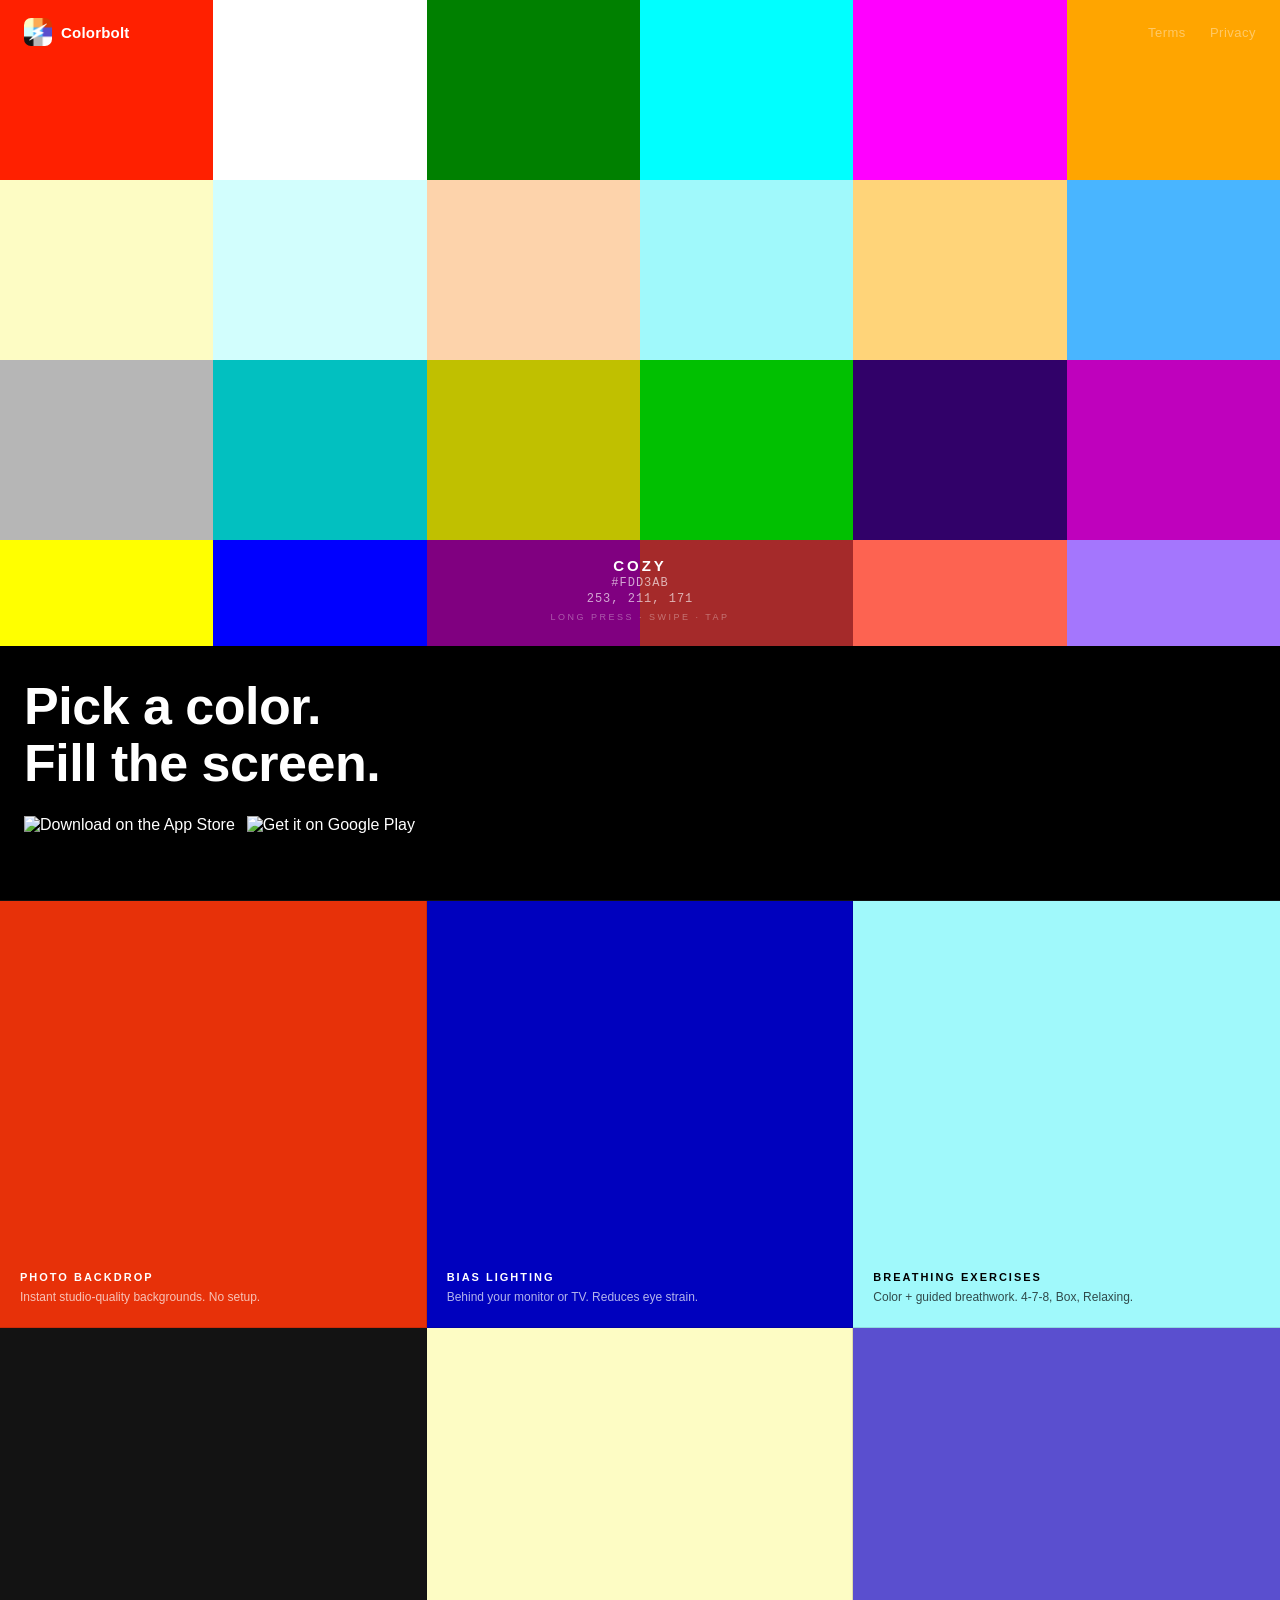
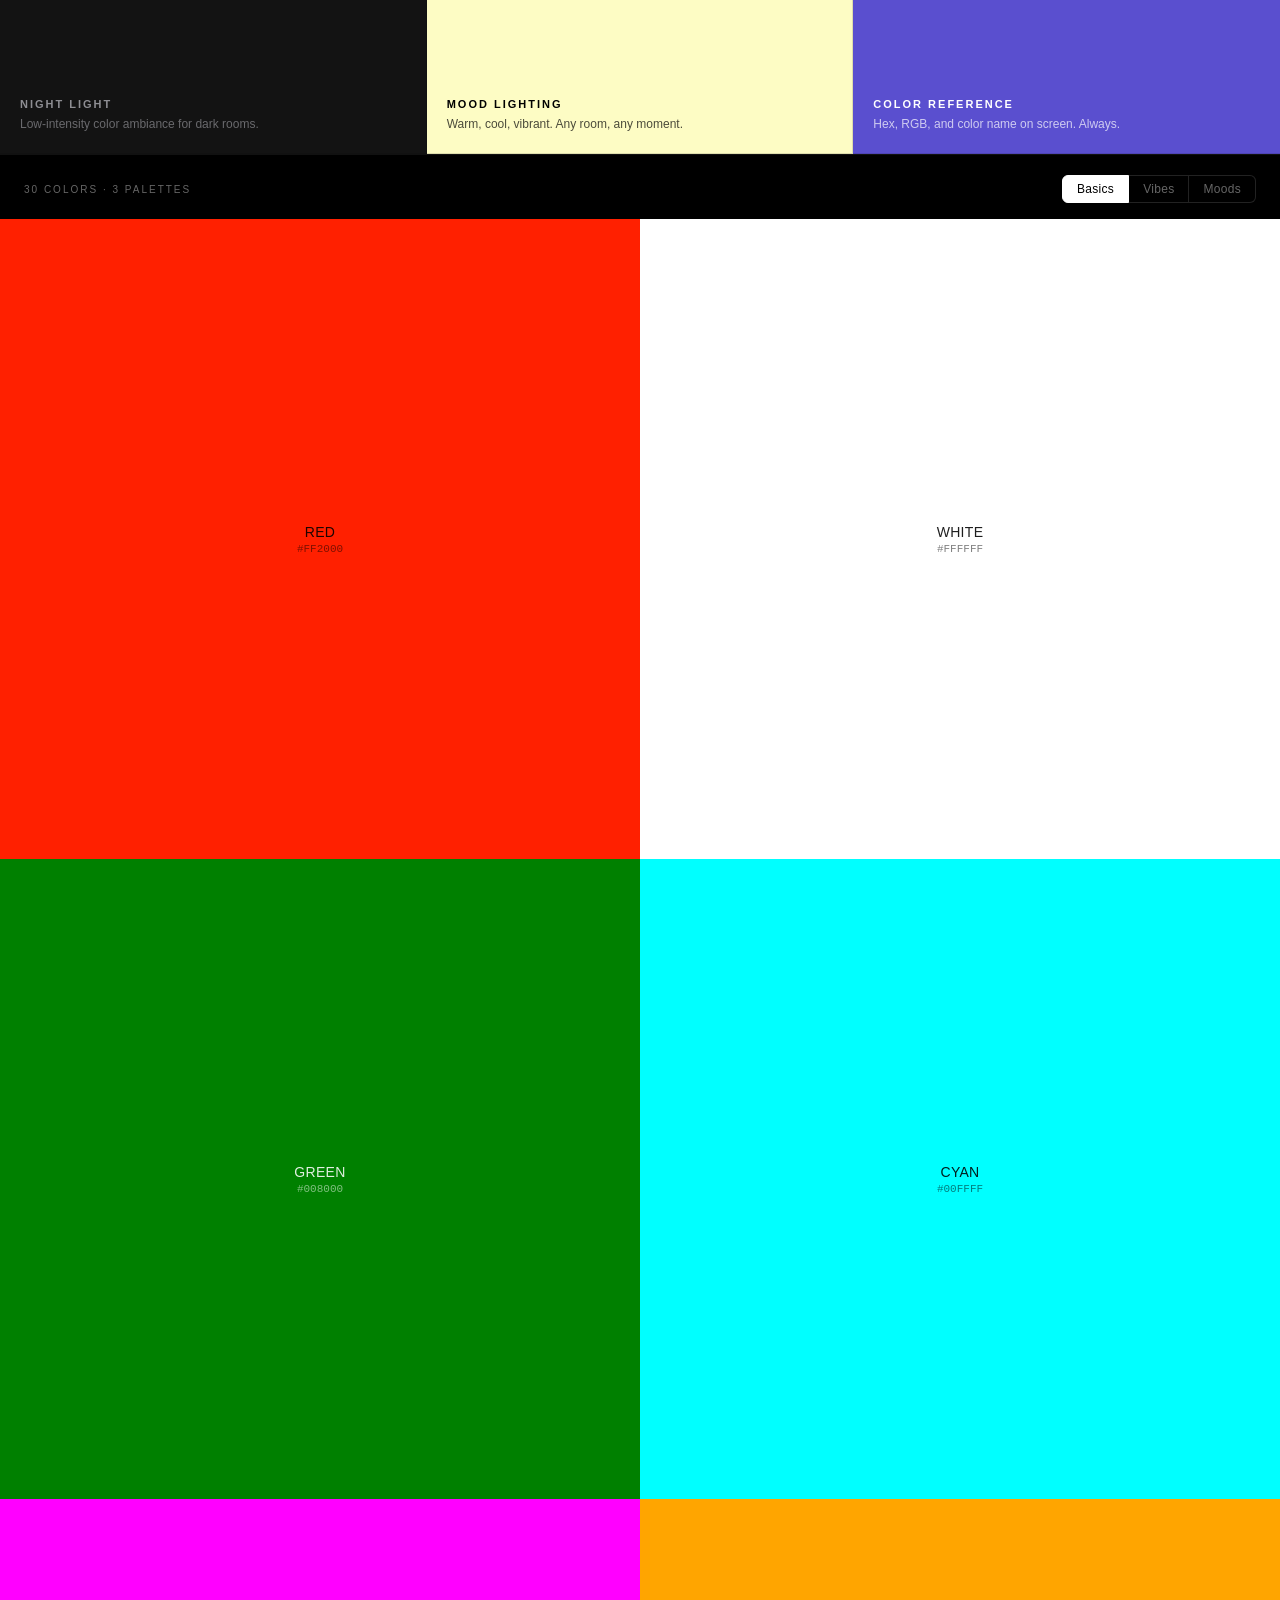
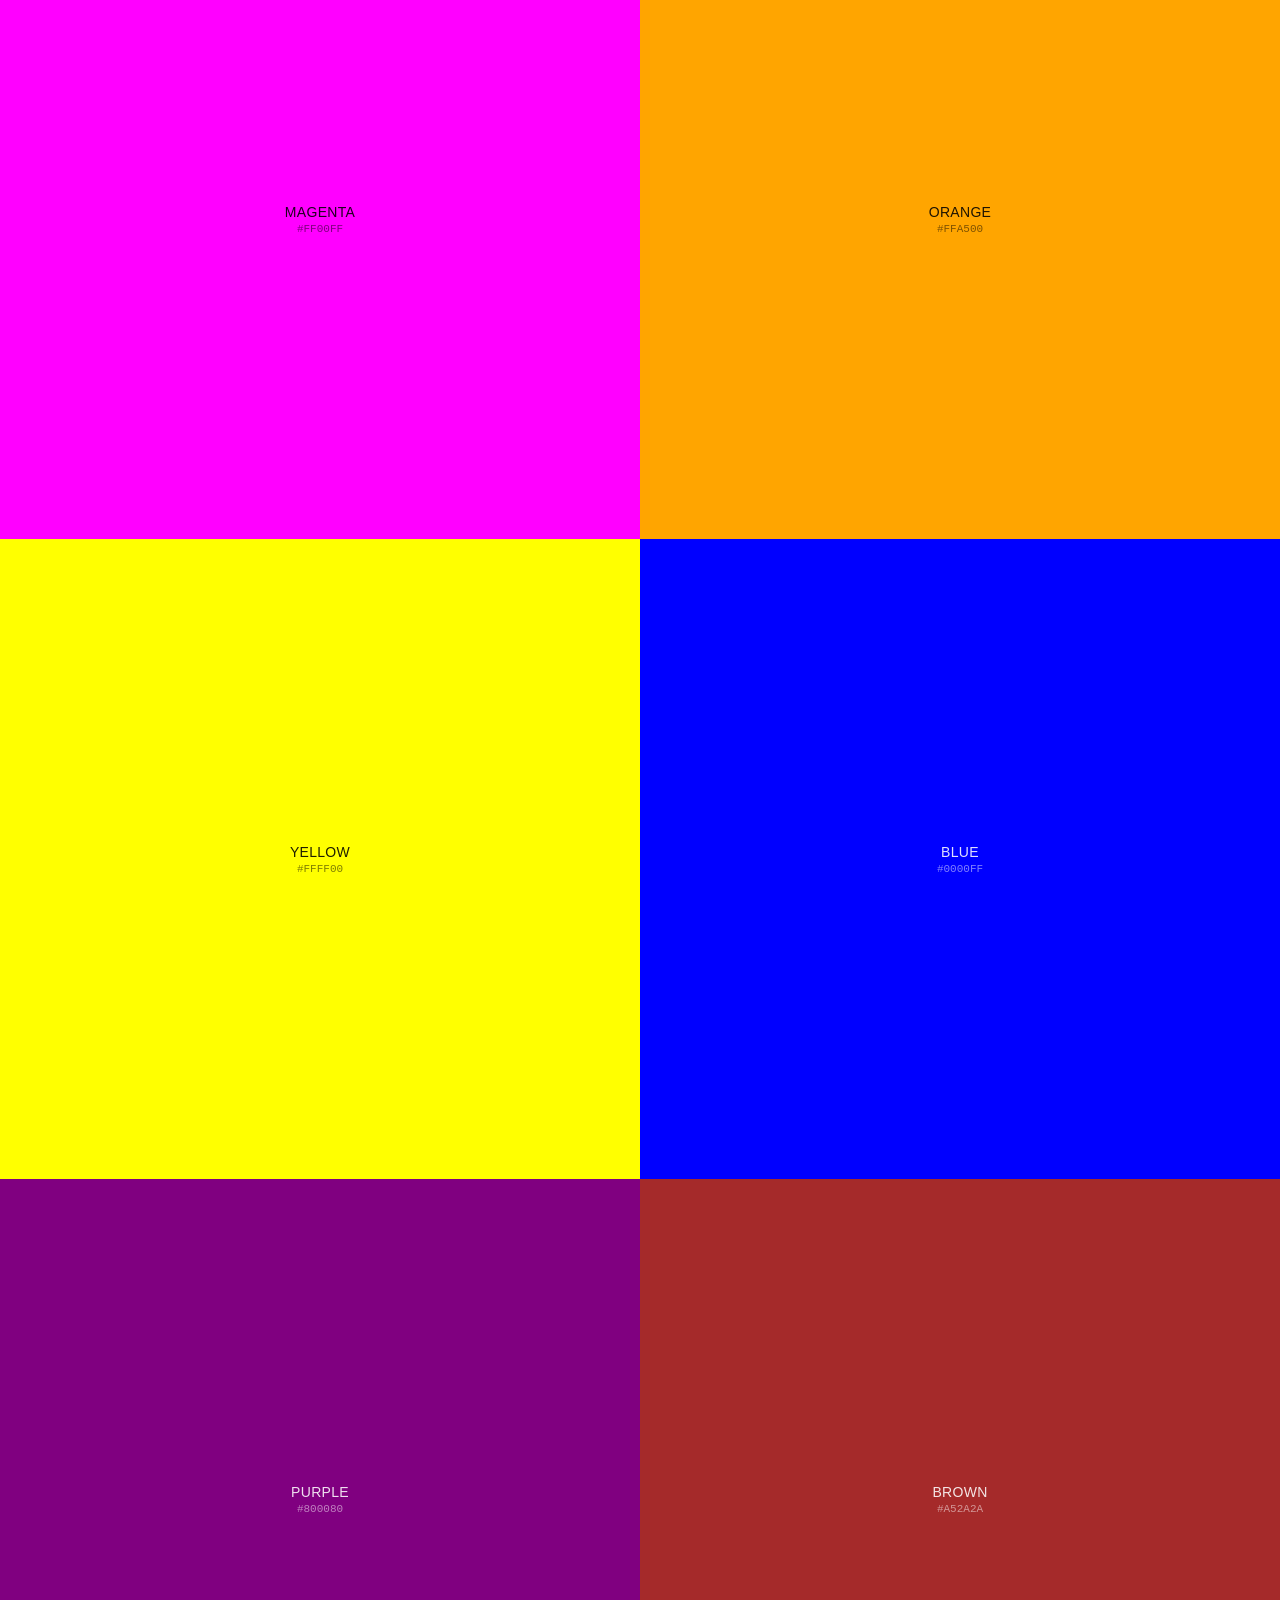
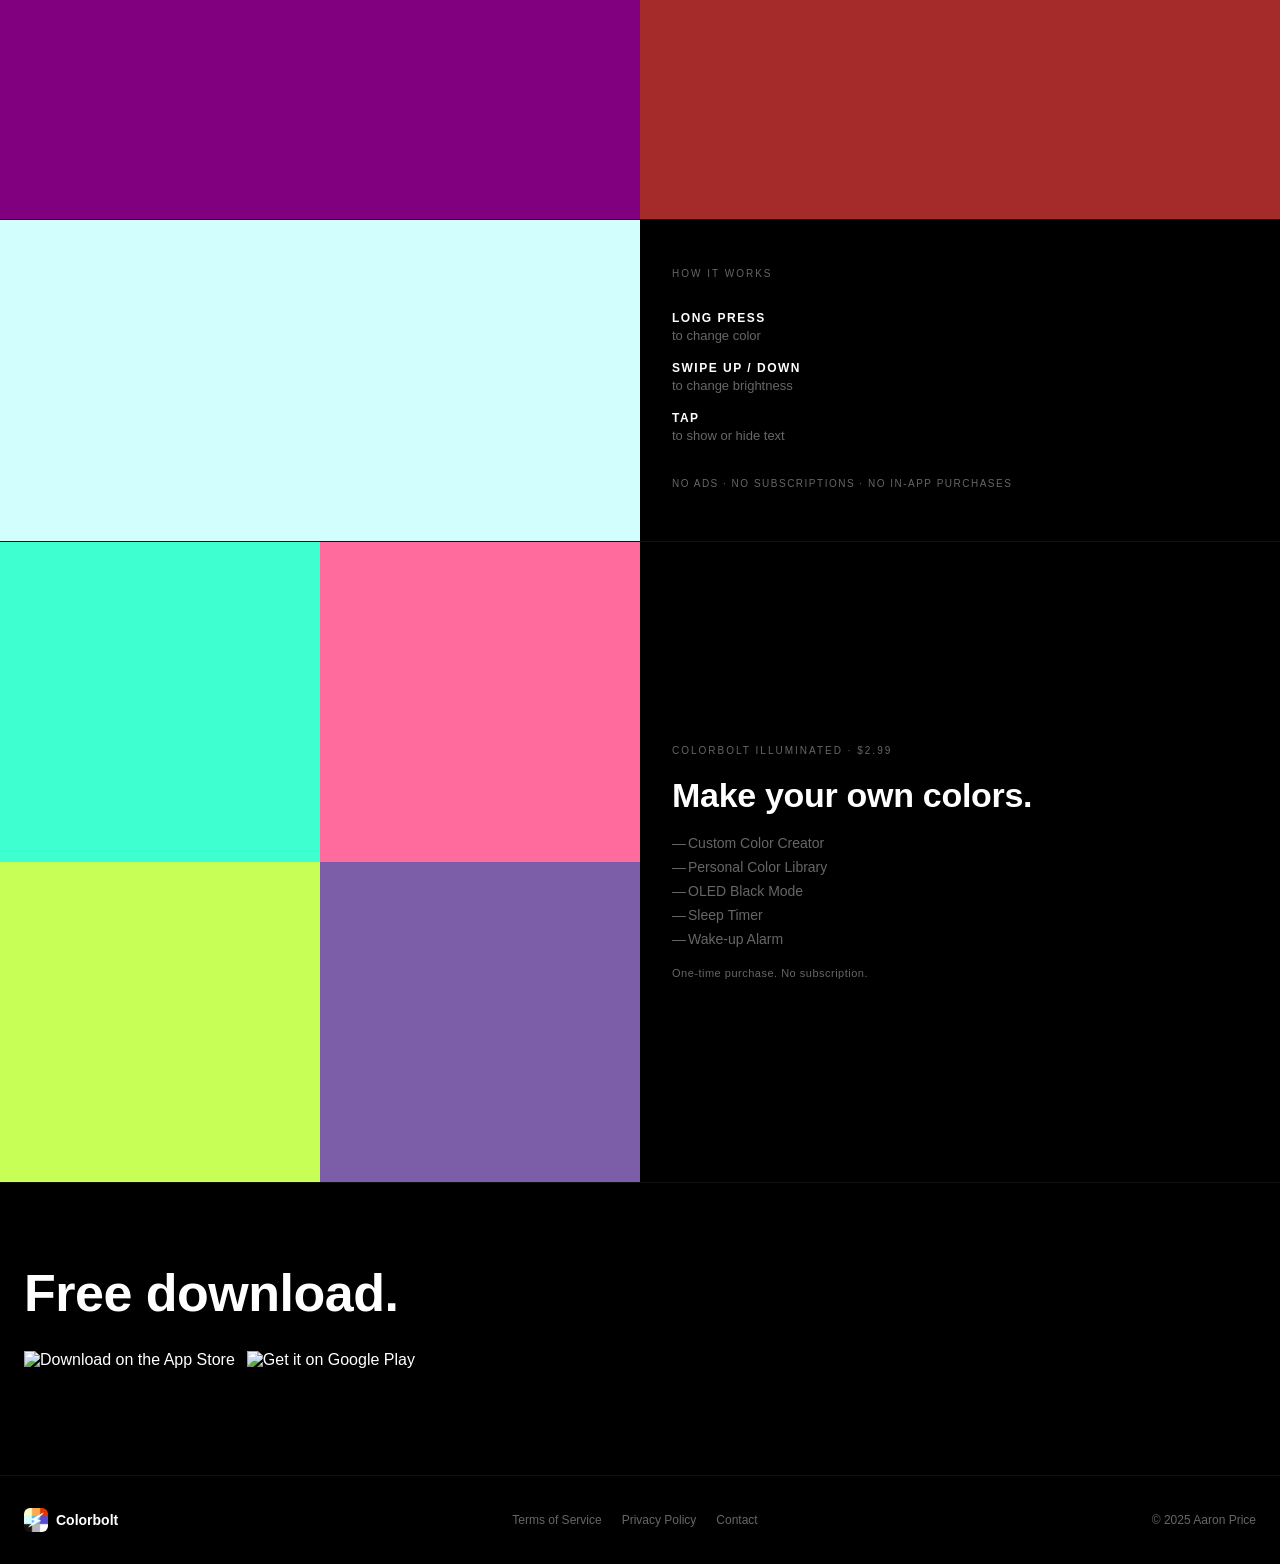
==== commit c6cef5d7: "update: equal-size cells, use cases above the fold, exact app colors" ====
--- a/index.html
+++ b/index.html
@@ -4,7 +4,7 @@
   <meta charset="UTF-8" />
   <meta name="viewport" content="width=device-width, initial-scale=1.0" />
   <title>Colorbolt — Pick a color. Fill the screen.</title>
-  <meta name="description" content="Colorbolt is a minimalist color exploration app. 30 curated colors, breathing exercises, home screen widgets. Free on iOS and Android." />
+  <meta name="description" content="Colorbolt is a minimalist color app. Photo backdrop. Bias light. Breathing exercises. Night light. Free on iOS and Android." />
   <meta property="og:title" content="Colorbolt — Pick a color. Fill the screen." />
   <meta property="og:description" content="30 curated colors. Free on iOS and Android." />
   <meta property="og:type" content="website" />
@@ -28,18 +28,58 @@
     </div>
   </nav>
 
-  <!-- ── Hero: full-bleed color grid ──────────────── -->
+  <!-- ── Hero: the actual 30 colors as a grid ─────── -->
   <section class="hero">
-    <div class="hero-grid" id="hero-grid" aria-hidden="true"></div>
+    <div class="hero-grid" aria-hidden="true">
+      <!-- Basics -->
+      <div style="background:#FF2000"></div>
+      <div style="background:#FFFFFF"></div>
+      <div style="background:#008000"></div>
+      <div style="background:#00FFFF"></div>
+      <div style="background:#FF00FF"></div>
+      <div style="background:#FFA500"></div>
+      <!-- Vibes -->
+      <div style="background:#FDFCC4"></div>
+      <div style="background:#D2FEFD"></div>
+      <div style="background:#FDD3AB"></div>
+      <div style="background:#A0F9FB"></div>
+      <div style="background:#FFD479"></div>
+      <div style="background:#49B5FF"></div>
+      <!-- Moods row 1 -->
+      <div style="background:#B6B6B6"></div>
+      <div style="background:#02C0C0"></div>
+      <div style="background:#C0C000"></div>
+      <div style="background:#01C001"></div>
+      <div style="background:#310169"></div>
+      <div style="background:#BF01BD"></div>
+      <!-- more basics -->
+      <div style="background:#FFFF00"></div>
+      <div style="background:#0000FF"></div>
+      <div style="background:#800080"></div>
+      <div style="background:#A52A2A"></div>
+      <!-- more vibes -->
+      <div style="background:#FD6351"></div>
+      <div style="background:#A476FD"></div>
+      <div style="background:#E73109"></div>
+      <div style="background:#5A4FCF"></div>
+      <!-- more moods -->
+      <div style="background:#00214C"></div>
+      <div style="background:#BF0000"></div>
+      <div style="background:#131313"></div>
+      <div style="background:#0001BE"></div>
+    </div>
+
+    <!-- Mimics the app's in-app HUD label -->
     <div class="hero-hud">
-      <div class="hero-hud-label">
+      <div class="hud-label">
         <span class="hud-name" id="hud-name">SUBZERO</span>
         <span class="hud-hex" id="hud-hex">#49B5FF</span>
         <span class="hud-rgb" id="hud-rgb">73, 181, 255</span>
       </div>
-      <p class="hero-instr">LONG PRESS · SWIPE · TAP</p>
-    </div>
-    <div class="hero-cta">
+      <p class="hud-instr">LONG PRESS · SWIPE · TAP</p>
+    </div>
+
+    <div class="hero-copy">
       <h1>Pick a color.<br>Fill the screen.</h1>
       <div class="badge-row">
         <a href="https://apps.apple.com/app/colorbolt/id1467370798" class="badge-link" aria-label="Download on the App Store">
@@ -52,11 +92,39 @@
     </div>
   </section>
 
-  <!-- ── Palette picker (interactive) ─────────────── -->
-  <section class="picker-section">
-    <div class="picker-header">
+  <!-- ── Use cases — front and center ─────────────── -->
+  <section class="uses-section">
+    <div class="use-cell" style="background:#E73109; color:#fff;">
+      <span class="use-label">PHOTO BACKDROP</span>
+      <span class="use-desc">Instant studio-quality backgrounds. No setup.</span>
+    </div>
+    <div class="use-cell" style="background:#0001BE; color:#fff;">
+      <span class="use-label">BIAS LIGHTING</span>
+      <span class="use-desc">Behind your monitor or TV. Reduces eye strain.</span>
+    </div>
+    <div class="use-cell" style="background:#A0F9FB; color:#000;">
+      <span class="use-label">BREATHING EXERCISES</span>
+      <span class="use-desc">Color + guided breathwork. 4-7-8, Box, Relaxing.</span>
+    </div>
+    <div class="use-cell" style="background:#131313; color:#8E8E93;">
+      <span class="use-label">NIGHT LIGHT</span>
+      <span class="use-desc">Low-intensity color ambiance for dark rooms.</span>
+    </div>
+    <div class="use-cell" style="background:#FDFCC4; color:#000;">
+      <span class="use-label">MOOD LIGHTING</span>
+      <span class="use-desc">Warm, cool, vibrant. Any room, any moment.</span>
+    </div>
+    <div class="use-cell" style="background:#5A4FCF; color:#fff;">
+      <span class="use-label">COLOR REFERENCE</span>
+      <span class="use-desc">Hex, RGB, and color name on screen. Always.</span>
+    </div>
+  </section>
+
+  <!-- ── Palette: the actual 2×5 picker ───────────── -->
+  <section class="palette-section">
+    <div class="palette-header">
       <span class="label">30 COLORS · 3 PALETTES</span>
-      <div class="picker-tabs">
+      <div class="ptabs">
         <button class="ptab active" data-p="basics" id="tab-basics">Basics</button>
         <button class="ptab" data-p="vibes" id="tab-vibes">Vibes</button>
         <button class="ptab" data-p="moods" id="tab-moods">Moods</button>
@@ -67,68 +135,30 @@
 
   <!-- ── How it works ─────────────────────────────── -->
   <section class="how-section">
-    <div class="how-color-block" id="how-block" aria-hidden="true"></div>
+    <div class="how-color" id="how-color"></div>
     <div class="how-text">
       <span class="label">HOW IT WORKS</span>
       <div class="gesture-list">
         <div class="gesture-row">
-          <span class="g-action">LONG PRESS</span>
-          <span class="g-desc">to change color</span>
+          <strong>LONG PRESS</strong>
+          <span>to change color</span>
         </div>
         <div class="gesture-row">
-          <span class="g-action">SWIPE UP / DOWN</span>
-          <span class="g-desc">to change brightness</span>
+          <strong>SWIPE UP / DOWN</strong>
+          <span>to change brightness</span>
         </div>
         <div class="gesture-row">
-          <span class="g-action">TAP</span>
-          <span class="g-desc">to show or hide text</span>
+          <strong>TAP</strong>
+          <span>to show or hide text</span>
         </div>
       </div>
-      <div class="no-bs">
-        <span>NO ADS</span>
-        <span class="mid-dot">·</span>
-        <span>NO SUBSCRIPTIONS</span>
-        <span class="mid-dot">·</span>
-        <span>NO IN-APP PURCHASES</span>
-      </div>
-    </div>
-  </section>
-
-  <!-- ── Features ──────────────────────────────────── -->
-  <section class="features-section">
-    <div class="feat-row" id="feat-breathing">
-      <div class="feat-swatch" style="background:#49B5FF"></div>
-      <div class="feat-body">
-        <h3>BREATHING EXERCISES</h3>
-        <p>Guided breathwork with color as your anchor.<br>4-7-8, Box, and Relaxing modes.</p>
-      </div>
-    </div>
-    <div class="feat-row" id="feat-widget">
-      <div class="feat-swatch" style="background:#A476FD"></div>
-      <div class="feat-body">
-        <h3>WIDGET &amp; WATCH</h3>
-        <p>Home screen widgets and Apple Watch support.<br>Your color, always one glance away.</p>
-      </div>
-    </div>
-    <div class="feat-row" id="feat-hex">
-      <div class="feat-swatch" style="background:#FFD479"></div>
-      <div class="feat-body">
-        <h3>HEX &amp; RGB VALUES</h3>
-        <p>Every color shows its name, hex, and RGB.<br>Useful for designers and curious minds.</p>
-      </div>
-    </div>
-    <div class="feat-row" id="feat-light">
-      <div class="feat-swatch" style="background:#FD6351"></div>
-      <div class="feat-body">
-        <h3>INSTANT AMBIANCE</h3>
-        <p>Photo backdrop. Bias light. Night light.<br>The screen is the point.</p>
-      </div>
+      <p class="no-bs">NO ADS · NO SUBSCRIPTIONS · NO IN-APP PURCHASES</p>
     </div>
   </section>
 
   <!-- ── Illuminated ───────────────────────────────── -->
   <section class="illuminated-section" id="illuminated">
-    <div class="ill-swatch-grid" aria-hidden="true">
+    <div class="ill-grid">
       <div style="background:#3DFFD0"></div>
       <div style="background:#FF6B9D"></div>
       <div style="background:#C8FF57"></div>
@@ -149,7 +179,7 @@
   </section>
 
   <!-- ── Download ──────────────────────────────────── -->
-  <section class="download-section">
+  <section class="download-section" id="download">
     <h2>Free download.</h2>
     <div class="badge-row">
       <a href="https://apps.apple.com/app/colorbolt/id1467370798" class="badge-link" id="dl-ios" aria-label="Download on the App Store">
@@ -178,80 +208,66 @@
   <script>
     const palettes = {
       basics: [
-        { name: 'RED',     hex: '#FF2000', rgb: '255, 32, 0',   text: '#000' },
-        { name: 'WHITE',   hex: '#FFFFFF', rgb: '255, 255, 255',text: '#000' },
-        { name: 'GREEN',   hex: '#008000', rgb: '0, 128, 0',    text: '#FFF' },
-        { name: 'CYAN',    hex: '#00FFFF', rgb: '0, 255, 255',  text: '#000' },
-        { name: 'MAGENTA', hex: '#FF00FF', rgb: '255, 0, 255',  text: '#000' },
-        { name: 'ORANGE',  hex: '#FFA500', rgb: '255, 165, 0',  text: '#000' },
-        { name: 'YELLOW',  hex: '#FFFF00', rgb: '255, 255, 0',  text: '#000' },
-        { name: 'BLUE',    hex: '#0000FF', rgb: '0, 0, 255',    text: '#FFF' },
-        { name: 'PURPLE',  hex: '#800080', rgb: '128, 0, 128',  text: '#FFF' },
-        { name: 'BROWN',   hex: '#A52A2A', rgb: '165, 42, 42',  text: '#FFF' },
+        { name: 'RED',     hex: '#FF2000', rgb: '255, 32, 0',    text: '#000' },
+        { name: 'WHITE',   hex: '#FFFFFF', rgb: '255, 255, 255', text: '#000' },
+        { name: 'GREEN',   hex: '#008000', rgb: '0, 128, 0',     text: '#FFF' },
+        { name: 'CYAN',    hex: '#00FFFF', rgb: '0, 255, 255',   text: '#000' },
+        { name: 'MAGENTA', hex: '#FF00FF', rgb: '255, 0, 255',   text: '#000' },
+        { name: 'ORANGE',  hex: '#FFA500', rgb: '255, 165, 0',   text: '#000' },
+        { name: 'YELLOW',  hex: '#FFFF00', rgb: '255, 255, 0',   text: '#000' },
+        { name: 'BLUE',    hex: '#0000FF', rgb: '0, 0, 255',     text: '#FFF' },
+        { name: 'PURPLE',  hex: '#800080', rgb: '128, 0, 128',   text: '#FFF' },
+        { name: 'BROWN',   hex: '#A52A2A', rgb: '165, 42, 42',   text: '#FFF' },
       ],
       vibes: [
-        { name: 'GLOW',    hex: '#FDFCC4', rgb: '253, 252, 196',text: '#000' },
-        { name: 'FROST',   hex: '#D2FEFD', rgb: '210, 254, 253',text: '#000' },
-        { name: 'COZY',    hex: '#FDD3AB', rgb: '253, 211, 171',text: '#000' },
-        { name: 'ICECUBE', hex: '#A0F9FB', rgb: '160, 249, 251',text: '#000' },
-        { name: 'EMBER',   hex: '#FFD479', rgb: '255, 212, 121',text: '#000' },
-        { name: 'SUBZERO', hex: '#49B5FF', rgb: '73, 181, 255', text: '#FFF' },
-        { name: 'FLUSHED', hex: '#FD6351', rgb: '253, 99, 81',  text: '#000' },
-        { name: 'SHIVER',  hex: '#A476FD', rgb: '164, 118, 253',text: '#000' },
-        { name: 'INFERNO', hex: '#E73109', rgb: '231, 49, 9',   text: '#FFF' },
-        { name: 'STILL',   hex: '#5A4FCF', rgb: '90, 79, 207',  text: '#FFF' },
+        { name: 'GLOW',    hex: '#FDFCC4', rgb: '253, 252, 196', text: '#000' },
+        { name: 'FROST',   hex: '#D2FEFD', rgb: '210, 254, 253', text: '#000' },
+        { name: 'COZY',    hex: '#FDD3AB', rgb: '253, 211, 171', text: '#000' },
+        { name: 'ICECUBE', hex: '#A0F9FB', rgb: '160, 249, 251', text: '#000' },
+        { name: 'EMBER',   hex: '#FFD479', rgb: '255, 212, 121', text: '#000' },
+        { name: 'SUBZERO', hex: '#49B5FF', rgb: '73, 181, 255',  text: '#FFF' },
+        { name: 'FLUSHED', hex: '#FD6351', rgb: '253, 99, 81',   text: '#000' },
+        { name: 'SHIVER',  hex: '#A476FD', rgb: '164, 118, 253', text: '#000' },
+        { name: 'INFERNO', hex: '#E73109', rgb: '231, 49, 9',    text: '#FFF' },
+        { name: 'STILL',   hex: '#5A4FCF', rgb: '90, 79, 207',   text: '#FFF' },
       ],
       moods: [
-        { name: 'NO SIGNAL',     hex: '#B6B6B6', rgb: '182, 182, 182',text: '#000' },
-        { name: 'KITCHEN TABLE', hex: '#02C0C0', rgb: '2, 192, 192',  text: '#000' },
-        { name: 'STALE POPCORN', hex: '#C0C000', rgb: '192, 192, 0',  text: '#000' },
-        { name: 'ASTROTURF',     hex: '#01C001', rgb: '1, 192, 1',    text: '#000' },
-        { name: 'DUSK',          hex: '#310169', rgb: '49, 1, 105',   text: '#FFF' },
-        { name: "MOM'S DRESS",   hex: '#BF01BD', rgb: '191, 1, 189',  text: '#FFF' },
-        { name: 'MIDNIGHT',      hex: '#00214C', rgb: '0, 33, 76',    text: '#FFF' },
-        { name: 'YOU DIED',      hex: '#BF0000', rgb: '191, 0, 0',    text: '#FFF' },
-        { name: 'LIGHTS OUT',    hex: '#131313', rgb: '19, 19, 19',   text: '#8E8E93' },
-        { name: 'CHANNEL 3',     hex: '#0001BE', rgb: '0, 0, 190',    text: '#FFF' },
+        { name: 'NO SIGNAL',     hex: '#B6B6B6', rgb: '182, 182, 182', text: '#000' },
+        { name: 'KITCHEN TABLE', hex: '#02C0C0', rgb: '2, 192, 192',   text: '#000' },
+        { name: 'STALE POPCORN', hex: '#C0C000', rgb: '192, 192, 0',   text: '#000' },
+        { name: 'ASTROTURF',     hex: '#01C001', rgb: '1, 192, 1',     text: '#000' },
+        { name: 'DUSK',          hex: '#310169', rgb: '49, 1, 105',    text: '#FFF' },
+        { name: "MOM'S DRESS",   hex: '#BF01BD', rgb: '191, 1, 189',   text: '#FFF' },
+        { name: 'MIDNIGHT',      hex: '#00214C', rgb: '0, 33, 76',     text: '#FFF' },
+        { name: 'YOU DIED',      hex: '#BF0000', rgb: '191, 0, 0',     text: '#FFF' },
+        { name: 'LIGHTS OUT',    hex: '#131313', rgb: '19, 19, 19',    text: '#8E8E93' },
+        { name: 'CHANNEL 3',     hex: '#0001BE', rgb: '0, 0, 190',     text: '#FFF' },
       ],
     };
 
-    // Hero grid — all 30 colors as solid blocks
+    // HUD cycling
     const all = [...palettes.basics, ...palettes.vibes, ...palettes.moods];
-    const heroGrid = document.getElementById('hero-grid');
-    all.forEach(c => {
-      const d = document.createElement('div');
-      d.style.background = c.hex;
-      d.dataset.name = c.name;
-      d.dataset.hex = c.hex;
-      d.dataset.rgb = c.rgb;
-      d.dataset.text = c.text;
-      heroGrid.appendChild(d);
-    });
-
-    // Cycle hero HUD label through colors
-    let hudIdx = 5; // start on SUBZERO
+    let hudIdx = 11; // start on SUBZERO
     const hudName = document.getElementById('hud-name');
     const hudHex  = document.getElementById('hud-hex');
     const hudRgb  = document.getElementById('hud-rgb');
-
-    function cycleHud() {
+    setInterval(() => {
       hudIdx = (hudIdx + 1) % all.length;
       const c = all[hudIdx];
       hudName.textContent = c.name;
       hudHex.textContent  = c.hex;
       hudRgb.textContent  = c.rgb;
-    }
-    setInterval(cycleHud, 2000);
-
-    // "How it works" color block cycles
-    const howColors = ['#49B5FF','#A476FD','#FFD479','#FD6351','#E73109','#5A4FCF','#008000','#FF2000'];
+    }, 1800);
+
+    // "How it works" block cycles
+    const howColors = palettes.vibes.map(c => c.hex);
     let howIdx = 0;
-    const howBlock = document.getElementById('how-block');
-    howBlock.style.background = howColors[0];
+    const howColor = document.getElementById('how-color');
+    howColor.style.background = howColors[0];
     setInterval(() => {
       howIdx = (howIdx + 1) % howColors.length;
-      howBlock.style.background = howColors[howIdx];
-    }, 1800);
+      howColor.style.background = howColors[howIdx];
+    }, 1600);
 
     // Palette grid
     function renderPalette(key) {
@@ -277,7 +293,6 @@
 
     renderPalette('basics');
 
-    // Nav scroll
     window.addEventListener('scroll', () => {
       document.getElementById('nav').classList.toggle('nav--solid', window.scrollY > 40);
     }, { passive: true });
--- a/style.css
+++ b/style.css
@@ -1,13 +1,13 @@
-/* ── Colorbolt.net — Design matches the app ──────────── */
-/* Font: Helvetica Neue (same as app). All-caps labels.   */
-/* No gradients. No glows. Solid blocks = the aesthetic.  */
+/* ── Colorbolt.net ───────────────────────────────────── */
+/* Font: Helvetica Neue. Solid blocks. No decoration.     */
 
 *, *::before, *::after { box-sizing: border-box; margin: 0; padding: 0; }
 
 :root {
   --bg: #000;
   --fg: #fff;
-  --fg-dim: rgba(255,255,255,0.45);
+  --fg-dim: rgba(255,255,255,0.4);
+  --border: #111;
   --font: 'Helvetica Neue', Helvetica, -apple-system, BlinkMacSystemFont, sans-serif;
 }
 
@@ -36,9 +36,7 @@
   transition: background 0.3s ease;
 }
 
-.nav--solid {
-  background: rgba(0,0,0,0.9);
-}
+.nav--solid { background: rgba(0,0,0,0.92); }
 
 .nav-brand {
   display: flex;
@@ -50,15 +48,11 @@
 }
 
 .nav-brand img {
-  width: 28px;
-  height: 28px;
+  width: 28px; height: 28px;
   border-radius: 7px;
 }
 
-.nav-links {
-  display: flex;
-  gap: 24px;
-}
+.nav-links { display: flex; gap: 24px; }
 
 .nav-links a {
   font-size: 13px;
@@ -82,7 +76,7 @@
   justify-content: flex-end;
 }
 
-/* The color grid fills the hero — like the actual app picker */
+/* 6 columns × 5 rows = 30 equal cells, exact app colors */
 .hero-grid {
   position: absolute;
   inset: 0;
@@ -91,23 +85,21 @@
   grid-template-rows: repeat(5, 1fr);
 }
 
-.hero-grid > div {
-  transition: opacity 0.5s ease;
-}
-
-/* HUD at bottom — mimics the in-app color label */
+/* All cells equal — no extra sizing needed, grid handles it */
+
+/* App-style HUD sitting above the CTA strip */
 .hero-hud {
   position: relative;
   z-index: 2;
   display: flex;
   flex-direction: column;
   align-items: center;
-  padding-bottom: 100px;
   gap: 6px;
+  padding-bottom: 24px;
   pointer-events: none;
 }
 
-.hero-hud-label {
+.hud-label {
   display: flex;
   flex-direction: column;
   align-items: center;
@@ -118,30 +110,29 @@
   font-size: 15px;
   font-weight: 600;
   letter-spacing: 3px;
-  color: rgba(255,255,255,0.9);
   mix-blend-mode: difference;
-}
-
-.hud-hex,
-.hud-rgb {
+  color: #fff;
+}
+
+.hud-hex, .hud-rgb {
   font-size: 12px;
   font-weight: 400;
   letter-spacing: 1px;
-  color: rgba(255,255,255,0.6);
   mix-blend-mode: difference;
+  color: rgba(255,255,255,0.65);
   font-family: 'Menlo', 'Courier New', monospace;
 }
 
-.hero-instr {
+.hud-instr {
   font-size: 9px;
   font-weight: 500;
   letter-spacing: 2.5px;
+  mix-blend-mode: difference;
   color: rgba(255,255,255,0.35);
-  mix-blend-mode: difference;
-}
-
-/* CTA overlaid at bottom */
-.hero-cta {
+}
+
+/* CTA strip below the grid */
+.hero-copy {
   position: relative;
   z-index: 2;
   background: var(--bg);
@@ -152,8 +143,8 @@
   gap: 24px;
 }
 
-.hero-cta h1 {
-  font-size: clamp(28px, 6vw, 48px);
+.hero-copy h1 {
+  font-size: clamp(28px, 5.5vw, 52px);
   font-weight: 700;
   letter-spacing: -0.5px;
   line-height: 1.1;
@@ -172,16 +163,51 @@
   transition: opacity 0.15s;
 }
 
-.badge-link:hover img { opacity: 0.8; }
-
-/* ── Palette Section ─────────────────────────────────── */
-
-.picker-section {
-  padding: 0;
-  border-top: 1px solid #111;
-}
-
-.picker-header {
+.badge-link:hover img { opacity: 0.75; }
+
+/* ── Use Cases — 3×2 grid of equal solid blocks ─────── */
+
+.uses-section {
+  display: grid;
+  grid-template-columns: repeat(3, 1fr);
+  border-top: 1px solid var(--border);
+}
+
+.use-cell {
+  /* height set by aspect-ratio so all cells are equal */
+  aspect-ratio: 1 / 1;
+  display: flex;
+  flex-direction: column;
+  justify-content: flex-end;
+  padding: 20px;
+  gap: 6px;
+  border-right: 1px solid rgba(0,0,0,0.12);
+  border-bottom: 1px solid rgba(0,0,0,0.12);
+}
+
+.use-cell:nth-child(3),
+.use-cell:nth-child(6) { border-right: none; }
+
+.use-label {
+  font-size: 11px;
+  font-weight: 700;
+  letter-spacing: 2px;
+}
+
+.use-desc {
+  font-size: 12px;
+  font-weight: 400;
+  opacity: 0.7;
+  line-height: 1.45;
+}
+
+/* ── Palette picker ──────────────────────────────────── */
+
+.palette-section {
+  border-top: 1px solid var(--border);
+}
+
+.palette-header {
   display: flex;
   align-items: center;
   justify-content: space-between;
@@ -195,10 +221,7 @@
   color: var(--fg-dim);
 }
 
-.picker-tabs {
-  display: flex;
-  gap: 0;
-}
+.ptabs { display: flex; }
 
 .ptab {
   background: none;
@@ -223,31 +246,30 @@
   border-color: #fff;
 }
 
-/* The picker grid — exactly like the app: 2 col × 5 row */
+/* 2-column × 5-row picker — same layout as the app */
 .picker-grid {
   margin-top: 16px;
   display: grid;
   grid-template-columns: 1fr 1fr;
-  grid-auto-rows: 80px;
 }
 
 .pcell {
+  /* Equal cells: 1:1 aspect ratio */
+  aspect-ratio: 1 / 1;
   display: flex;
   flex-direction: column;
   align-items: center;
   justify-content: center;
-  gap: 2px;
-  cursor: default;
-  transition: filter 0.1s;
+  gap: 3px;
 }
 
 .pcell:hover { filter: brightness(0.92); }
 
 .pcell-name {
-  font-size: 13px;
+  font-size: 14px;
   font-weight: 500;
   letter-spacing: 0.3px;
-  opacity: 0.85;
+  opacity: 0.88;
 }
 
 .pcell-hex {
@@ -262,13 +284,14 @@
 .how-section {
   display: grid;
   grid-template-columns: 1fr 1fr;
-  min-height: 400px;
-  border-top: 1px solid #111;
-}
-
-.how-color-block {
+  border-top: 1px solid var(--border);
+}
+
+.how-color {
+  /* Equal to the text column height — just fills with color */
   background: #49B5FF;
-  transition: background 1s ease;
+  transition: background 1.2s ease;
+  min-height: 320px;
 }
 
 .how-text {
@@ -282,7 +305,7 @@
 .gesture-list {
   display: flex;
   flex-direction: column;
-  gap: 20px;
+  gap: 18px;
 }
 
 .gesture-row {
@@ -291,85 +314,45 @@
   gap: 3px;
 }
 
-.g-action {
-  font-size: 13px;
+.gesture-row strong {
+  font-size: 12px;
   font-weight: 700;
   letter-spacing: 1.5px;
 }
 
-.g-desc {
+.gesture-row span {
   font-size: 13px;
   font-weight: 400;
   color: var(--fg-dim);
-  letter-spacing: 0.2px;
 }
 
 .no-bs {
-  display: flex;
-  align-items: center;
-  flex-wrap: wrap;
-  gap: 6px;
   font-size: 10px;
   font-weight: 500;
   letter-spacing: 1.5px;
   color: var(--fg-dim);
-}
-
-.mid-dot { opacity: 0.3; }
-
-/* ── Feature rows ────────────────────────────────────── */
-
-.features-section {
-  border-top: 1px solid #111;
-}
-
-.feat-row {
-  display: grid;
-  grid-template-columns: 120px 1fr;
-  min-height: 120px;
-  border-bottom: 1px solid #111;
-}
-
-.feat-swatch {
-  /* just a solid color block — no decoration */
-}
-
-.feat-body {
-  padding: 28px 28px;
-  display: flex;
-  flex-direction: column;
-  justify-content: center;
-  gap: 8px;
-}
-
-.feat-body h3 {
-  font-size: 12px;
-  font-weight: 700;
-  letter-spacing: 2px;
-}
-
-.feat-body p {
-  font-size: 14px;
-  font-weight: 400;
-  color: var(--fg-dim);
-  line-height: 1.5;
+  line-height: 1.8;
 }
 
 /* ── Illuminated ─────────────────────────────────────── */
 
 .illuminated-section {
-  border-top: 1px solid #111;
+  border-top: 1px solid var(--border);
   display: grid;
   grid-template-columns: 1fr 1fr;
-  min-height: 360px;
-}
-
-.ill-swatch-grid {
+}
+
+/* 2×2 grid of equal solid swatches */
+.ill-grid {
   display: grid;
   grid-template-columns: 1fr 1fr;
   grid-template-rows: 1fr 1fr;
 }
 
+.ill-grid > div {
+  aspect-ratio: 1 / 1;
+}
+
 .ill-text {
   padding: 48px 32px;
   display: flex;
@@ -379,7 +362,7 @@
 }
 
 .ill-text h2 {
-  font-size: clamp(22px, 3vw, 32px);
+  font-size: clamp(22px, 3vw, 34px);
   font-weight: 700;
   letter-spacing: -0.3px;
 }
@@ -408,7 +391,6 @@
 
 .ill-note {
   font-size: 11px;
-  font-weight: 400;
   letter-spacing: 0.5px;
   color: var(--fg-dim);
 }
@@ -421,11 +403,11 @@
   flex-direction: column;
   align-items: flex-start;
   gap: 28px;
-  border-top: 1px solid #111;
+  border-top: 1px solid var(--border);
 }
 
 .download-section h2 {
-  font-size: clamp(28px, 5vw, 48px);
+  font-size: clamp(28px, 5vw, 52px);
   font-weight: 700;
   letter-spacing: -0.5px;
 }
@@ -433,7 +415,7 @@
 /* ── Footer ──────────────────────────────────────────── */
 
 .footer {
-  border-top: 1px solid #111;
+  border-top: 1px solid var(--border);
   padding: 32px 24px;
   display: flex;
   align-items: center;
@@ -448,23 +430,17 @@
   gap: 8px;
   font-size: 14px;
   font-weight: 600;
-  letter-spacing: 0.2px;
 }
 
 .footer-brand img {
-  width: 24px;
-  height: 24px;
+  width: 24px; height: 24px;
   border-radius: 6px;
 }
 
-.footer-links {
-  display: flex;
-  gap: 20px;
-}
+.footer-links { display: flex; gap: 20px; }
 
 .footer-links a {
   font-size: 12px;
-  font-weight: 400;
   color: var(--fg-dim);
   transition: color 0.15s;
 }
@@ -499,69 +475,57 @@
 }
 
 .legal h2 {
-  font-size: 16px;
+  font-size: 15px;
   font-weight: 700;
   letter-spacing: 0.2px;
-  margin-top: 40px;
+  margin-top: 36px;
   margin-bottom: 10px;
 }
 
 .legal p, .legal li {
   font-size: 14px;
-  font-weight: 400;
-  color: rgba(255,255,255,0.75);
+  color: rgba(255,255,255,0.7);
   line-height: 1.7;
-  margin-bottom: 12px;
-}
-
-.legal ul, .legal ol {
-  padding-left: 20px;
-  margin-bottom: 12px;
-}
-
+  margin-bottom: 10px;
+}
+
+.legal ul, .legal ol { padding-left: 20px; margin-bottom: 10px; }
 .legal a { color: #fff; text-decoration: underline; opacity: 0.7; }
 .legal a:hover { opacity: 1; }
 
 /* ── Responsive ──────────────────────────────────────── */
 
-@media (max-width: 640px) {
+@media (max-width: 700px) {
   .hero-grid {
-    grid-template-columns: repeat(3, 1fr);
-    grid-template-rows: repeat(10, 1fr);
+    grid-template-columns: repeat(5, 1fr);
+    grid-template-rows: repeat(6, 1fr);
   }
 
-  .how-section {
-    grid-template-columns: 1fr;
+  .uses-section {
+    grid-template-columns: 1fr 1fr;
   }
 
-  .how-color-block {
-    min-height: 160px;
-  }
-
-  .how-text {
-    padding: 32px 24px;
-  }
-
-  .feat-row {
-    grid-template-columns: 80px 1fr;
-  }
-
-  .illuminated-section {
-    grid-template-columns: 1fr;
-  }
-
-  .ill-swatch-grid {
-    min-height: 200px;
-  }
-
-  .footer {
-    flex-direction: column;
-    align-items: flex-start;
-  }
-
-  .picker-header {
+  .use-cell:nth-child(3) { border-right: 1px solid rgba(0,0,0,0.12); }
+  .use-cell:nth-child(2),
+  .use-cell:nth-child(4),
+  .use-cell:nth-child(6) { border-right: none; }
+
+  .how-section { grid-template-columns: 1fr; }
+  .how-color { min-height: 180px; }
+  .how-text { padding: 32px 24px; }
+
+  .illuminated-section { grid-template-columns: 1fr; }
+  .ill-grid { min-height: 240px; }
+  .ill-grid > div { aspect-ratio: unset; }
+  .ill-text { padding: 32px 24px; }
+
+  .footer { flex-direction: column; align-items: flex-start; }
+
+  .palette-header {
     flex-direction: column;
     align-items: flex-start;
     gap: 12px;
   }
-}
+
+  .pcell { aspect-ratio: 4 / 3; }
+}
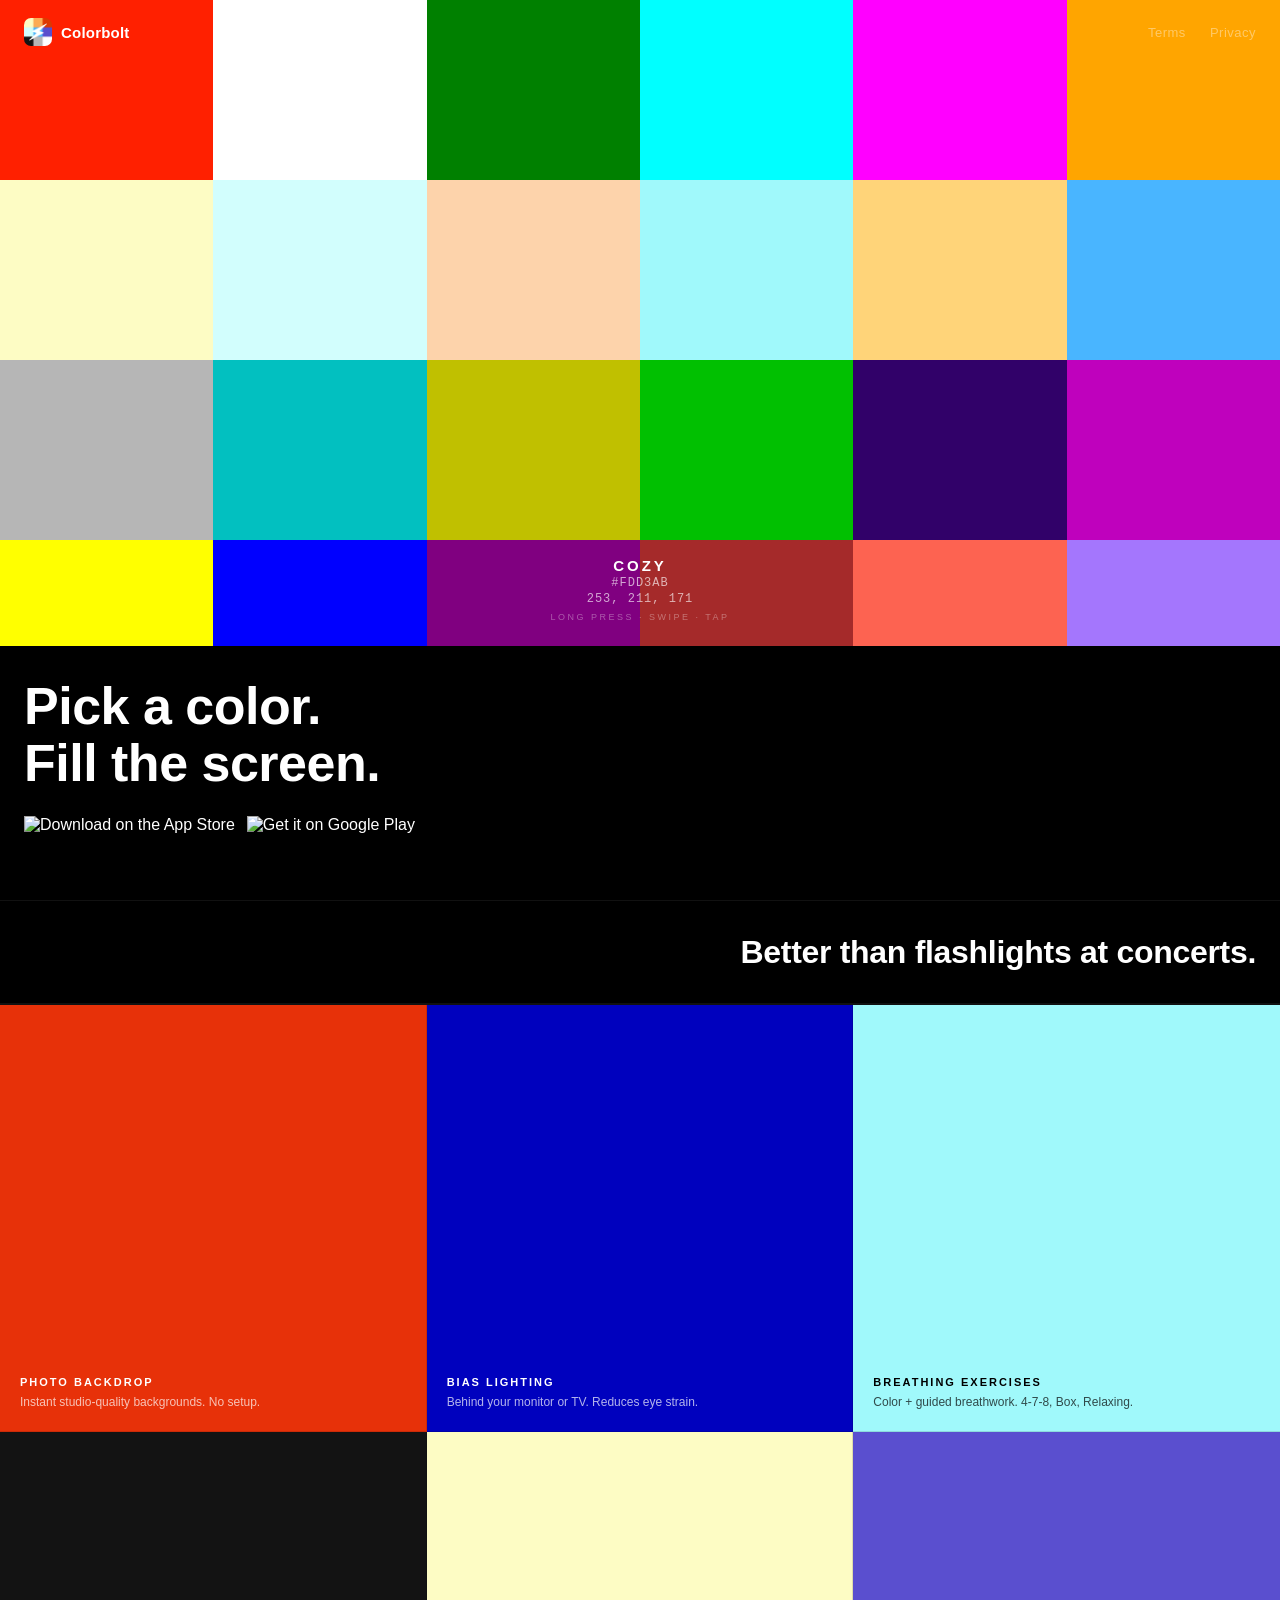
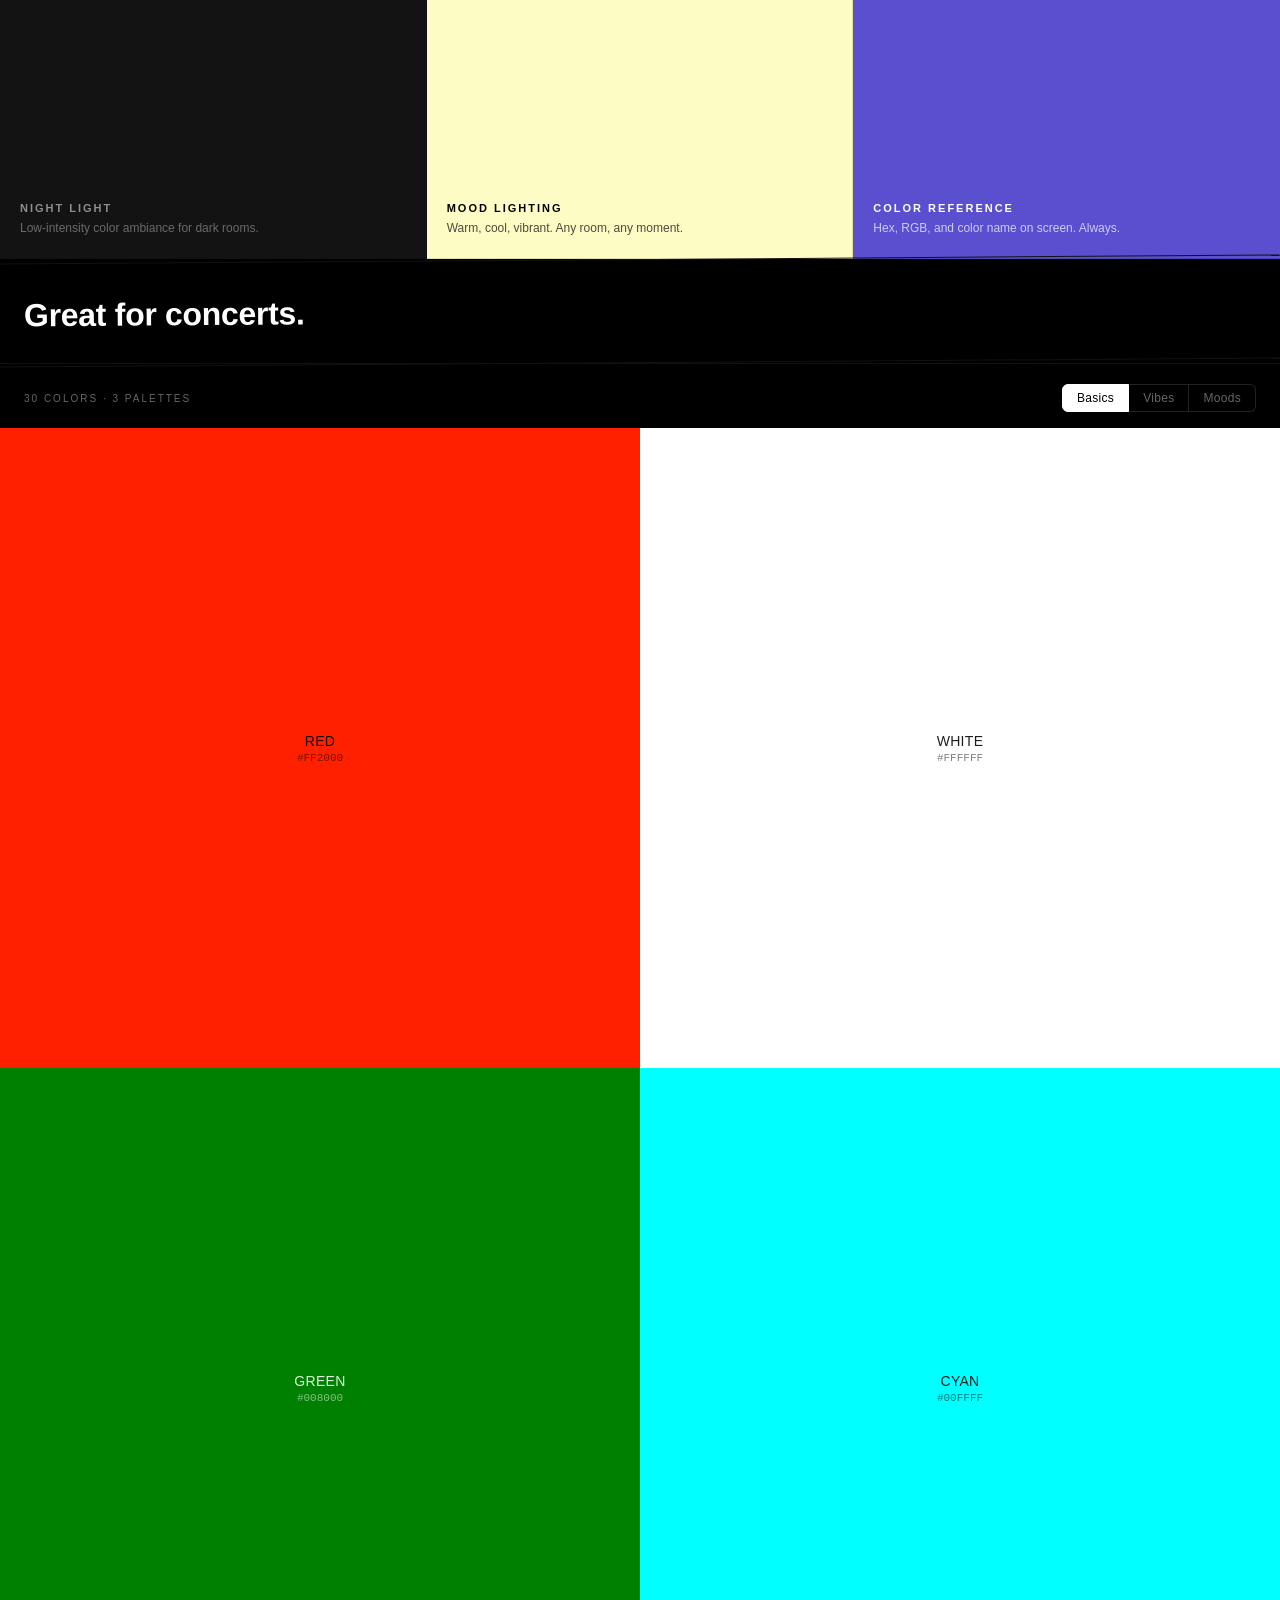
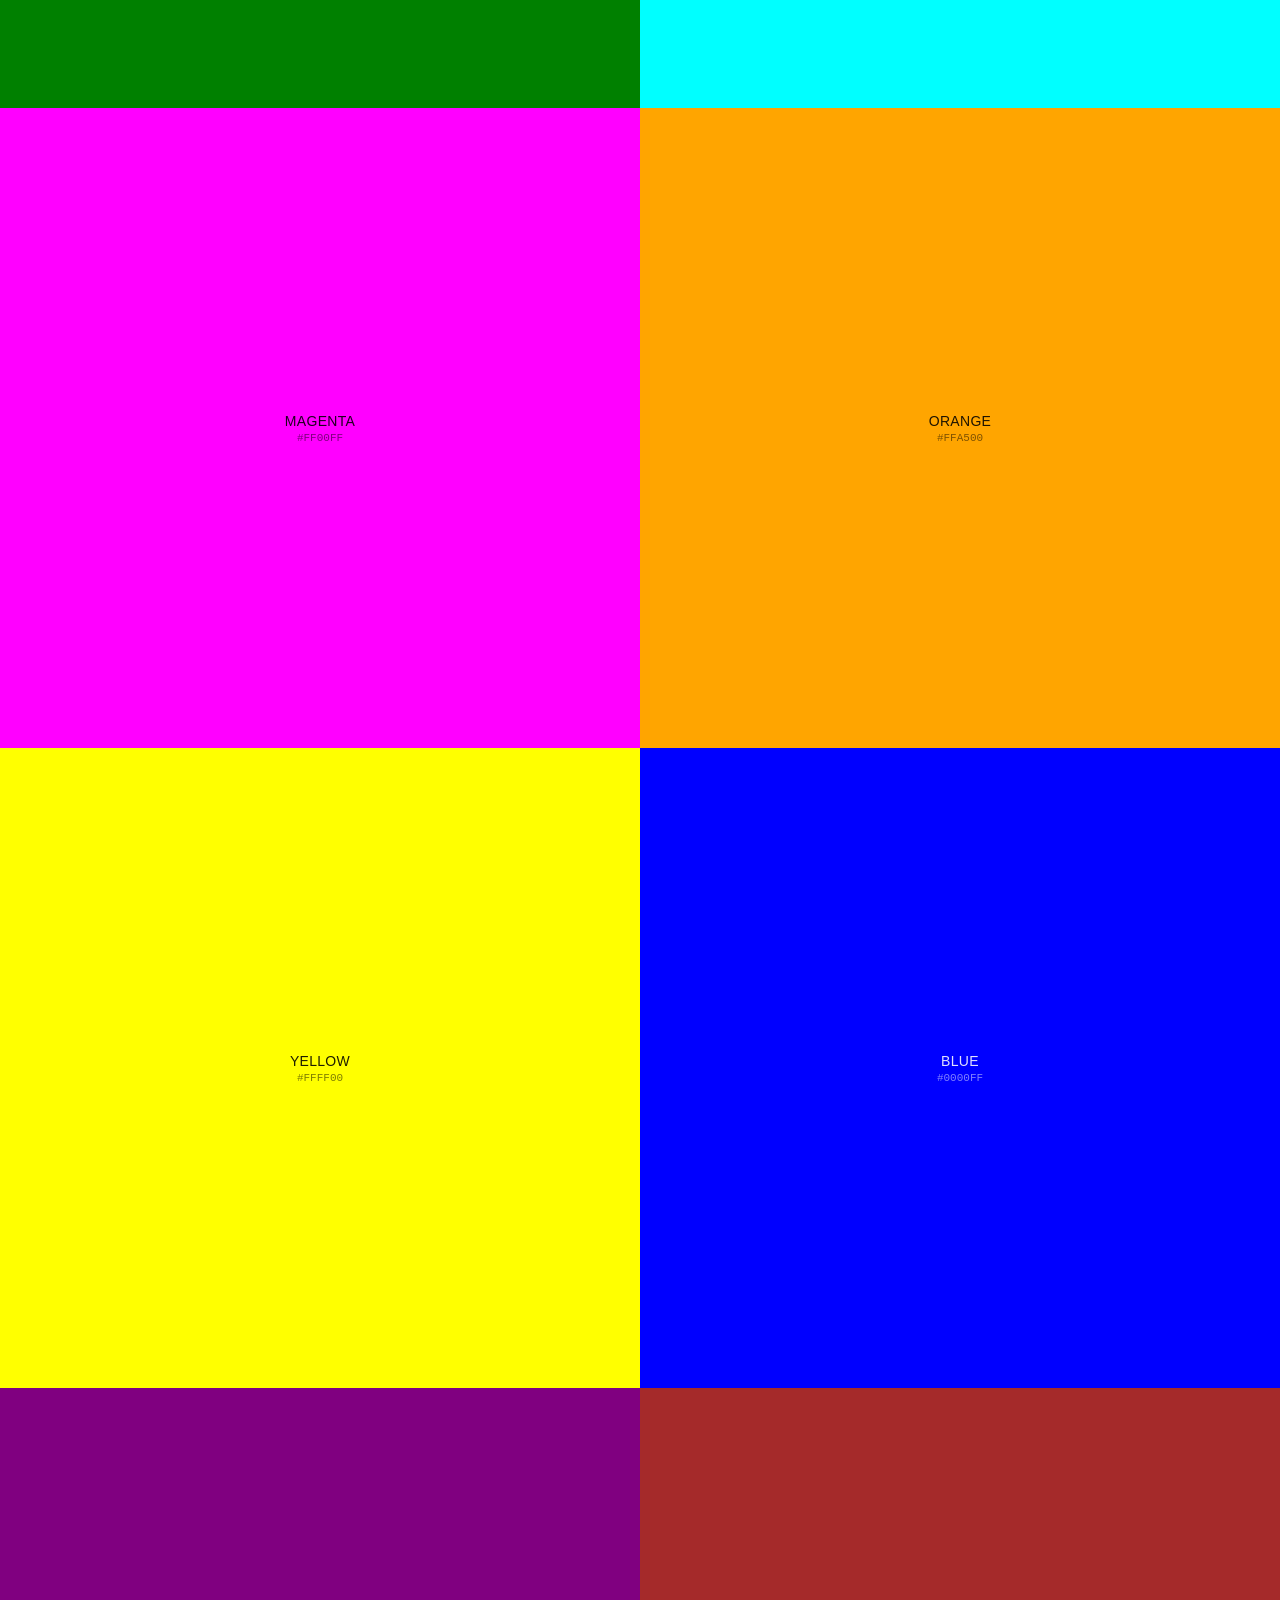
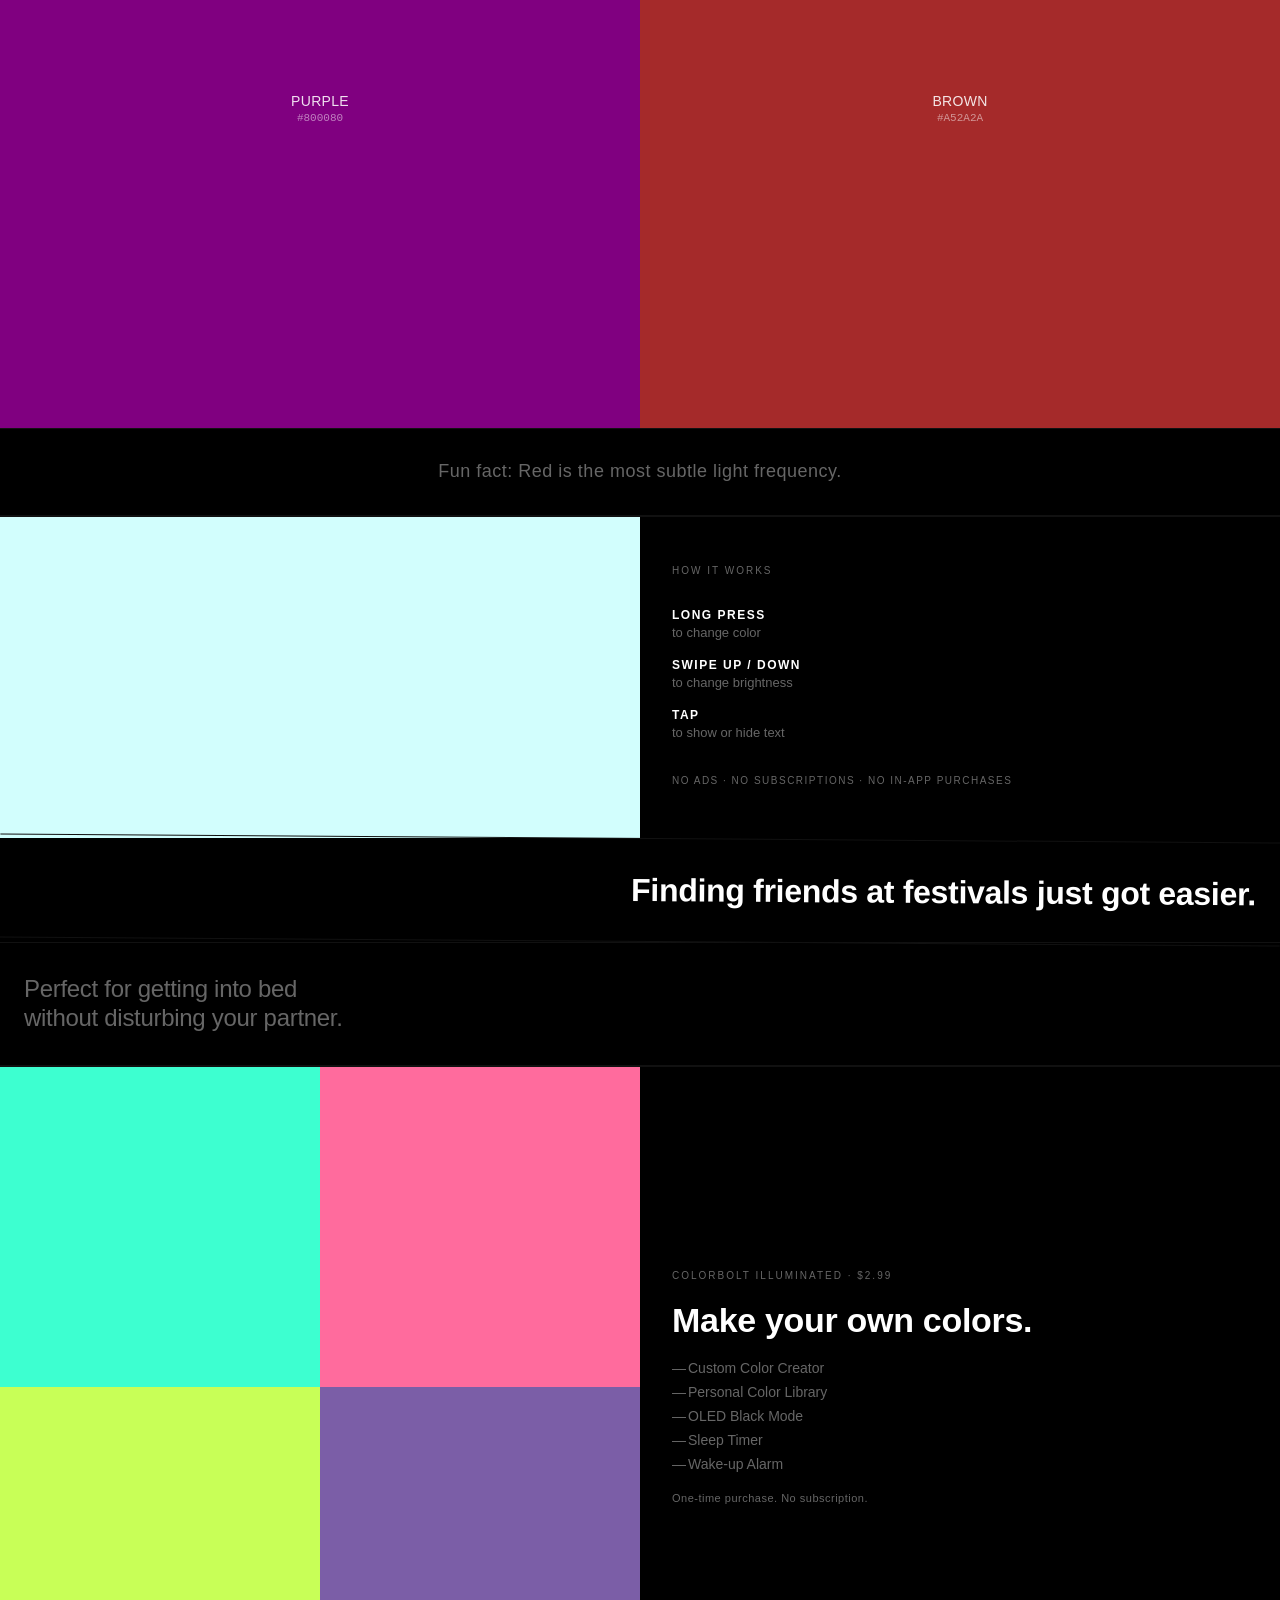
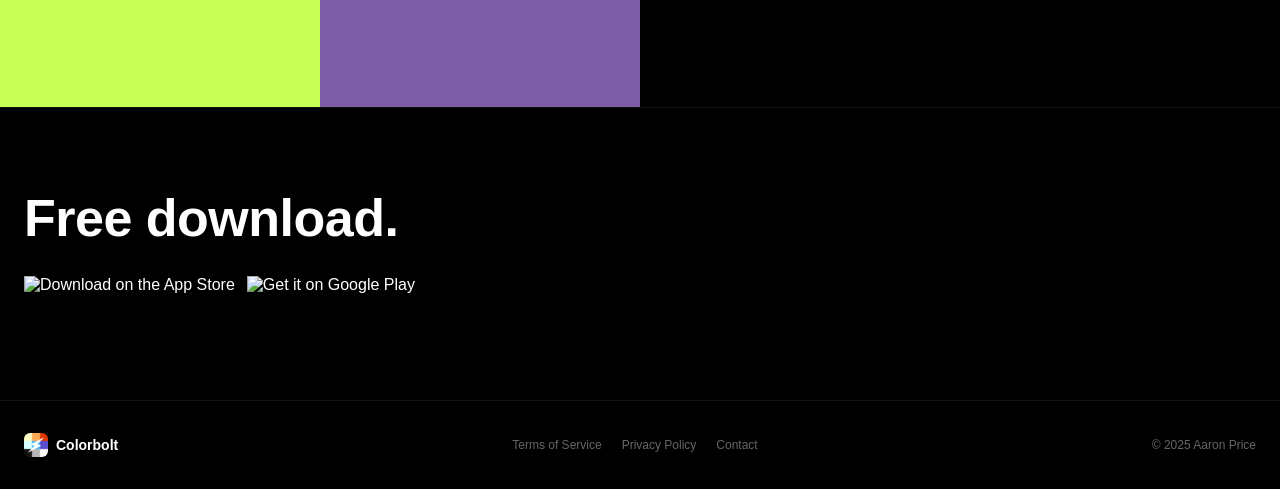
==== commit e2c94b59: "feat: hover shows color name, floater text blurbs scattered through page" ====
--- a/index.html
+++ b/index.html
@@ -28,48 +28,41 @@
     </div>
   </nav>
 
-  <!-- ── Hero: the actual 30 colors as a grid ─────── -->
+  <!-- ── Hero: all 30 actual app colors ───────────── -->
   <section class="hero">
     <div class="hero-grid" aria-hidden="true">
-      <!-- Basics -->
-      <div style="background:#FF2000"></div>
-      <div style="background:#FFFFFF"></div>
-      <div style="background:#008000"></div>
-      <div style="background:#00FFFF"></div>
-      <div style="background:#FF00FF"></div>
-      <div style="background:#FFA500"></div>
-      <!-- Vibes -->
-      <div style="background:#FDFCC4"></div>
-      <div style="background:#D2FEFD"></div>
-      <div style="background:#FDD3AB"></div>
-      <div style="background:#A0F9FB"></div>
-      <div style="background:#FFD479"></div>
-      <div style="background:#49B5FF"></div>
-      <!-- Moods row 1 -->
-      <div style="background:#B6B6B6"></div>
-      <div style="background:#02C0C0"></div>
-      <div style="background:#C0C000"></div>
-      <div style="background:#01C001"></div>
-      <div style="background:#310169"></div>
-      <div style="background:#BF01BD"></div>
-      <!-- more basics -->
-      <div style="background:#FFFF00"></div>
-      <div style="background:#0000FF"></div>
-      <div style="background:#800080"></div>
-      <div style="background:#A52A2A"></div>
-      <!-- more vibes -->
-      <div style="background:#FD6351"></div>
-      <div style="background:#A476FD"></div>
-      <div style="background:#E73109"></div>
-      <div style="background:#5A4FCF"></div>
-      <!-- more moods -->
-      <div style="background:#00214C"></div>
-      <div style="background:#BF0000"></div>
-      <div style="background:#131313"></div>
-      <div style="background:#0001BE"></div>
-    </div>
-
-    <!-- Mimics the app's in-app HUD label -->
+      <div class="hc" style="background:#FF2000;color:#000" data-name="Red"></div>
+      <div class="hc" style="background:#FFFFFF;color:#000" data-name="White"></div>
+      <div class="hc" style="background:#008000;color:#fff" data-name="Green"></div>
+      <div class="hc" style="background:#00FFFF;color:#000" data-name="Cyan"></div>
+      <div class="hc" style="background:#FF00FF;color:#000" data-name="Magenta"></div>
+      <div class="hc" style="background:#FFA500;color:#000" data-name="Orange"></div>
+      <div class="hc" style="background:#FDFCC4;color:#000" data-name="Glow"></div>
+      <div class="hc" style="background:#D2FEFD;color:#000" data-name="Frost"></div>
+      <div class="hc" style="background:#FDD3AB;color:#000" data-name="Cozy"></div>
+      <div class="hc" style="background:#A0F9FB;color:#000" data-name="Icecube"></div>
+      <div class="hc" style="background:#FFD479;color:#000" data-name="Ember"></div>
+      <div class="hc" style="background:#49B5FF;color:#fff" data-name="Subzero"></div>
+      <div class="hc" style="background:#B6B6B6;color:#000" data-name="No Signal"></div>
+      <div class="hc" style="background:#02C0C0;color:#000" data-name="Kitchen Table"></div>
+      <div class="hc" style="background:#C0C000;color:#000" data-name="Stale Popcorn"></div>
+      <div class="hc" style="background:#01C001;color:#000" data-name="Astroturf"></div>
+      <div class="hc" style="background:#310169;color:#fff" data-name="Dusk"></div>
+      <div class="hc" style="background:#BF01BD;color:#fff" data-name="Mom's Dress"></div>
+      <div class="hc" style="background:#FFFF00;color:#000" data-name="Yellow"></div>
+      <div class="hc" style="background:#0000FF;color:#fff" data-name="Blue"></div>
+      <div class="hc" style="background:#800080;color:#fff" data-name="Purple"></div>
+      <div class="hc" style="background:#A52A2A;color:#fff" data-name="Brown"></div>
+      <div class="hc" style="background:#FD6351;color:#000" data-name="Flushed"></div>
+      <div class="hc" style="background:#A476FD;color:#000" data-name="Shiver"></div>
+      <div class="hc" style="background:#E73109;color:#fff" data-name="Inferno"></div>
+      <div class="hc" style="background:#5A4FCF;color:#fff" data-name="Still"></div>
+      <div class="hc" style="background:#00214C;color:#fff" data-name="Midnight"></div>
+      <div class="hc" style="background:#BF0000;color:#fff" data-name="You Died"></div>
+      <div class="hc" style="background:#131313;color:#8E8E93" data-name="Lights Out"></div>
+      <div class="hc" style="background:#0001BE;color:#fff" data-name="Channel 3"></div>
+    </div>
+
     <div class="hero-hud">
       <div class="hud-label">
         <span class="hud-name" id="hud-name">SUBZERO</span>
@@ -92,7 +85,12 @@
     </div>
   </section>
 
-  <!-- ── Use cases — front and center ─────────────── -->
+  <!-- ── Floater 1 ──────────────────────────────────── -->
+  <div class="floater floater--right">
+    Better than flashlights at concerts.
+  </div>
+
+  <!-- ── Use Cases ─────────────────────────────────── -->
   <section class="uses-section">
     <div class="use-cell" style="background:#E73109; color:#fff;">
       <span class="use-label">PHOTO BACKDROP</span>
@@ -120,7 +118,12 @@
     </div>
   </section>
 
-  <!-- ── Palette: the actual 2×5 picker ───────────── -->
+  <!-- ── Floater 2 ──────────────────────────────────── -->
+  <div class="floater floater--left floater--tilt-neg">
+    Great for concerts.
+  </div>
+
+  <!-- ── Palette picker ────────────────────────────── -->
   <section class="palette-section">
     <div class="palette-header">
       <span class="label">30 COLORS · 3 PALETTES</span>
@@ -132,6 +135,11 @@
     </div>
     <div class="picker-grid" id="picker-grid"></div>
   </section>
+
+  <!-- ── Floater 3 ──────────────────────────────────── -->
+  <div class="floater floater--center floater--small">
+    Fun fact: Red is the most subtle light frequency.
+  </div>
 
   <!-- ── How it works ─────────────────────────────── -->
   <section class="how-section">
@@ -156,7 +164,17 @@
     </div>
   </section>
 
-  <!-- ── Illuminated ───────────────────────────────── -->
+  <!-- ── Floater 4 ──────────────────────────────────── -->
+  <div class="floater floater--right floater--tilt-pos">
+    Finding friends at festivals just got easier.
+  </div>
+
+  <!-- ── Floater 5 ──────────────────────────────────── -->
+  <div class="floater floater--left floater--quiet">
+    Perfect for getting into bed<br>without disturbing your partner.
+  </div>
+
+  <!-- ── Illuminated ────────────────────────────────── -->
   <section class="illuminated-section" id="illuminated">
     <div class="ill-grid">
       <div style="background:#3DFFD0"></div>
@@ -178,7 +196,7 @@
     </div>
   </section>
 
-  <!-- ── Download ──────────────────────────────────── -->
+  <!-- ── Download ───────────────────────────────────── -->
   <section class="download-section" id="download">
     <h2>Free download.</h2>
     <div class="badge-row">
@@ -191,7 +209,7 @@
     </div>
   </section>
 
-  <!-- ── Footer ────────────────────────────────────── -->
+  <!-- ── Footer ─────────────────────────────────────── -->
   <footer class="footer">
     <a href="/" class="footer-brand">
       <img src="/public/icon-512.png" alt="Colorbolt" />
@@ -247,7 +265,7 @@
 
     // HUD cycling
     const all = [...palettes.basics, ...palettes.vibes, ...palettes.moods];
-    let hudIdx = 11; // start on SUBZERO
+    let hudIdx = 11;
     const hudName = document.getElementById('hud-name');
     const hudHex  = document.getElementById('hud-hex');
     const hudRgb  = document.getElementById('hud-rgb');
@@ -259,7 +277,7 @@
       hudRgb.textContent  = c.rgb;
     }, 1800);
 
-    // "How it works" block cycles
+    // "How" block cycles through Vibes colors
     const howColors = palettes.vibes.map(c => c.hex);
     let howIdx = 0;
     const howColor = document.getElementById('how-color');
@@ -278,6 +296,7 @@
         cell.className = 'pcell';
         cell.style.background = c.hex;
         cell.style.color = c.text;
+        cell.dataset.name = c.name;
         cell.innerHTML = `<span class="pcell-name">${c.name}</span><span class="pcell-hex">${c.hex}</span>`;
         grid.appendChild(cell);
       });
--- a/style.css
+++ b/style.css
@@ -1,5 +1,6 @@
 /* ── Colorbolt.net ───────────────────────────────────── */
 /* Font: Helvetica Neue. Solid blocks. No decoration.     */
+/* Hover: color name appears centered on the cell.        */
 
 *, *::before, *::after { box-sizing: border-box; margin: 0; padding: 0; }
 
@@ -85,7 +86,37 @@
   grid-template-rows: repeat(5, 1fr);
 }
 
-/* All cells equal — no extra sizing needed, grid handles it */
+/* All cells equal — grid handles sizing */
+
+/* Hover: show color name centered on the cell */
+.hc {
+  position: relative;
+  cursor: default;
+}
+
+.hc::after {
+  content: attr(data-name);
+  position: absolute;
+  inset: 0;
+  display: flex;
+  align-items: center;
+  justify-content: center;
+  font-family: var(--font);
+  font-size: 11px;
+  font-weight: 600;
+  letter-spacing: 2px;
+  text-transform: uppercase;
+  color: inherit;
+  opacity: 0;
+  transition: opacity 0.15s ease;
+  pointer-events: none;
+  /* white-space prevents wrapping on short names */
+  white-space: nowrap;
+}
+
+.hc:hover::after {
+  opacity: 1;
+}
 
 /* App-style HUD sitting above the CTA strip */
 .hero-hud {
@@ -263,7 +294,11 @@
   gap: 3px;
 }
 
+/* On hover: show only the name (hide hex), slightly dim */
 .pcell:hover { filter: brightness(0.92); }
+
+.pcell:hover .pcell-hex { opacity: 0; }
+.pcell:hover .pcell-name { opacity: 1; font-weight: 700; letter-spacing: 2px; }
 
 .pcell-name {
   font-size: 14px;
@@ -279,6 +314,40 @@
   font-family: 'Menlo', 'Courier New', monospace;
 }
 
+/* ── Floaters ───────────────────────────────────────── */
+/* Scattered text blurbs — deadpan, editorial, on-brand  */
+
+.floater {
+  padding: 32px 24px;
+  border-top: 1px solid var(--border);
+  border-bottom: 1px solid var(--border);
+  font-size: clamp(18px, 3.5vw, 32px);
+  font-weight: 700;
+  letter-spacing: -0.3px;
+  line-height: 1.2;
+  color: var(--fg);
+}
+
+.floater--right  { text-align: right; }
+.floater--center { text-align: center; }
+.floater--left   { text-align: left; }
+
+.floater--tilt-neg { transform: rotate(-0.4deg); }
+.floater--tilt-pos { transform: rotate(0.4deg); }
+
+.floater--small {
+  font-size: clamp(13px, 2vw, 18px);
+  font-weight: 400;
+  color: var(--fg-dim);
+  letter-spacing: 0.5px;
+}
+
+.floater--quiet {
+  font-size: clamp(15px, 2.5vw, 24px);
+  font-weight: 400;
+  color: var(--fg-dim);
+}
+
 /* ── How it works ────────────────────────────────────── */
 
 .how-section {
